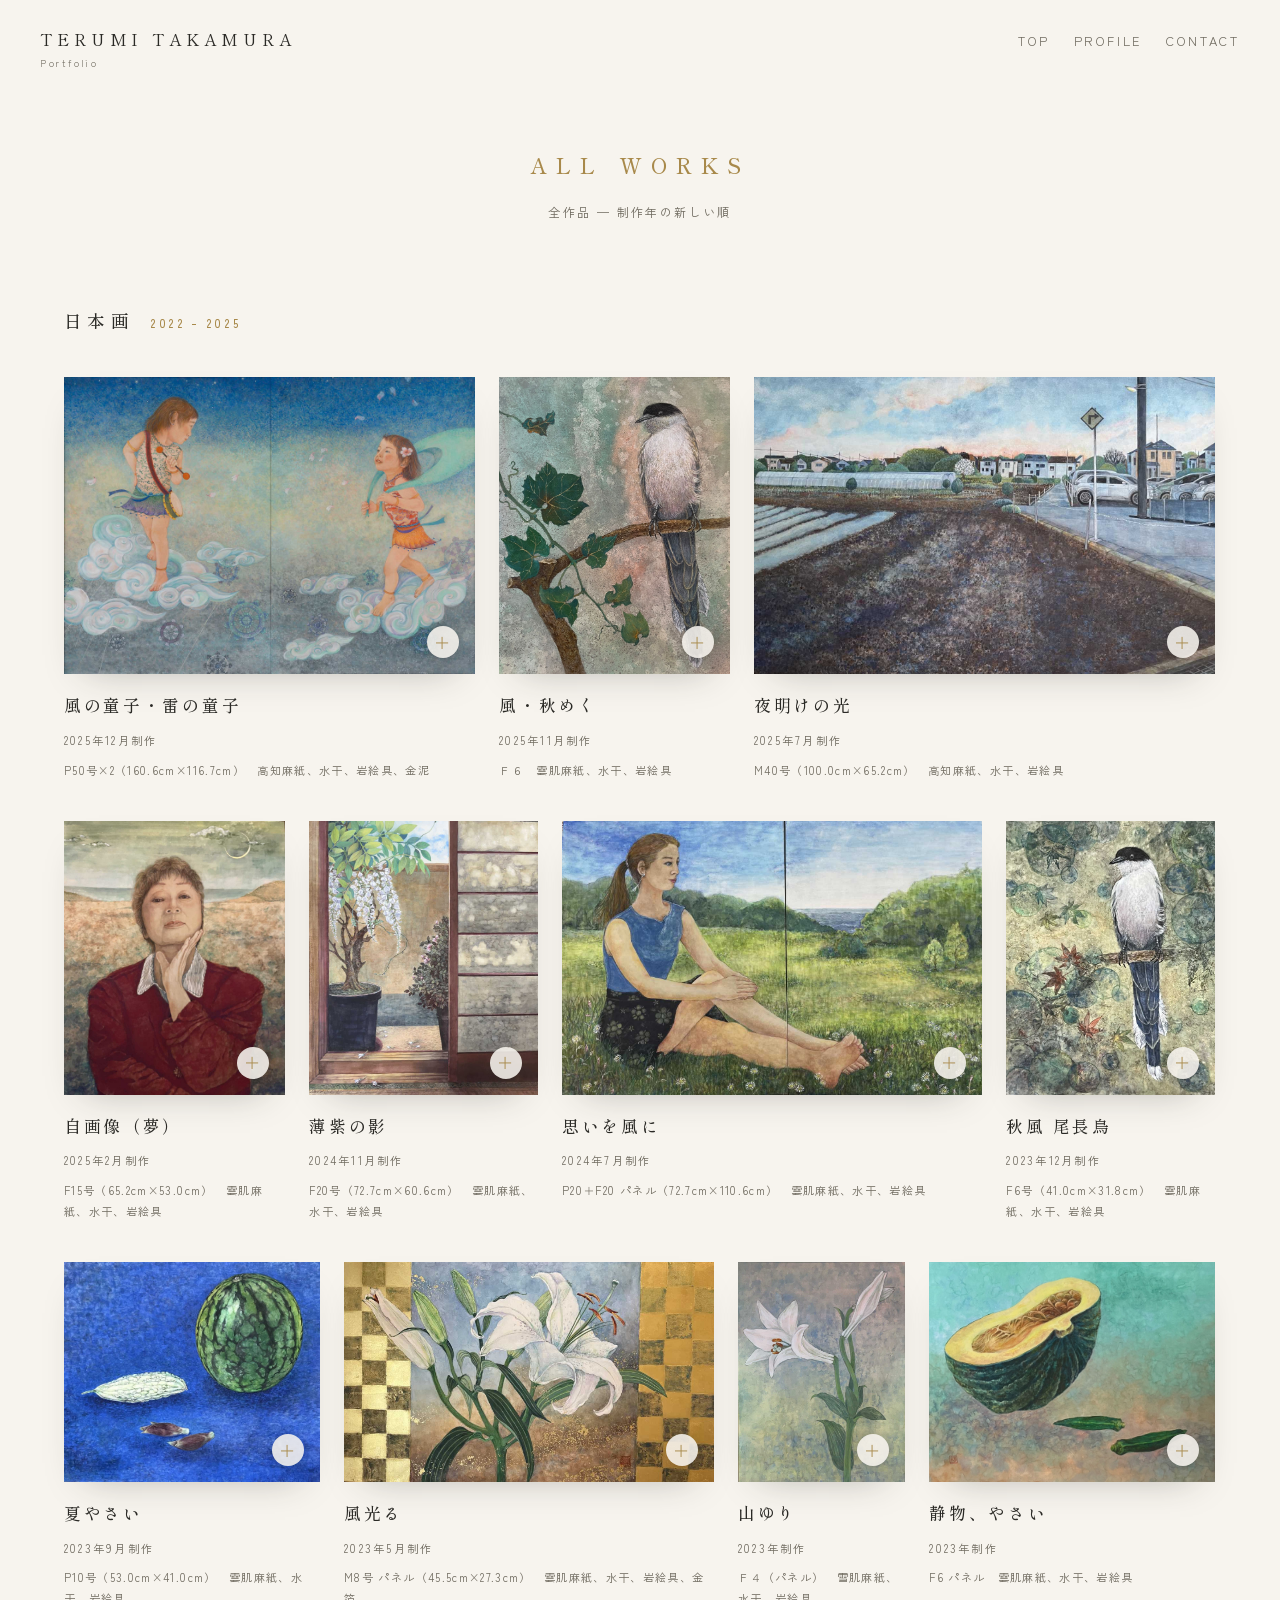
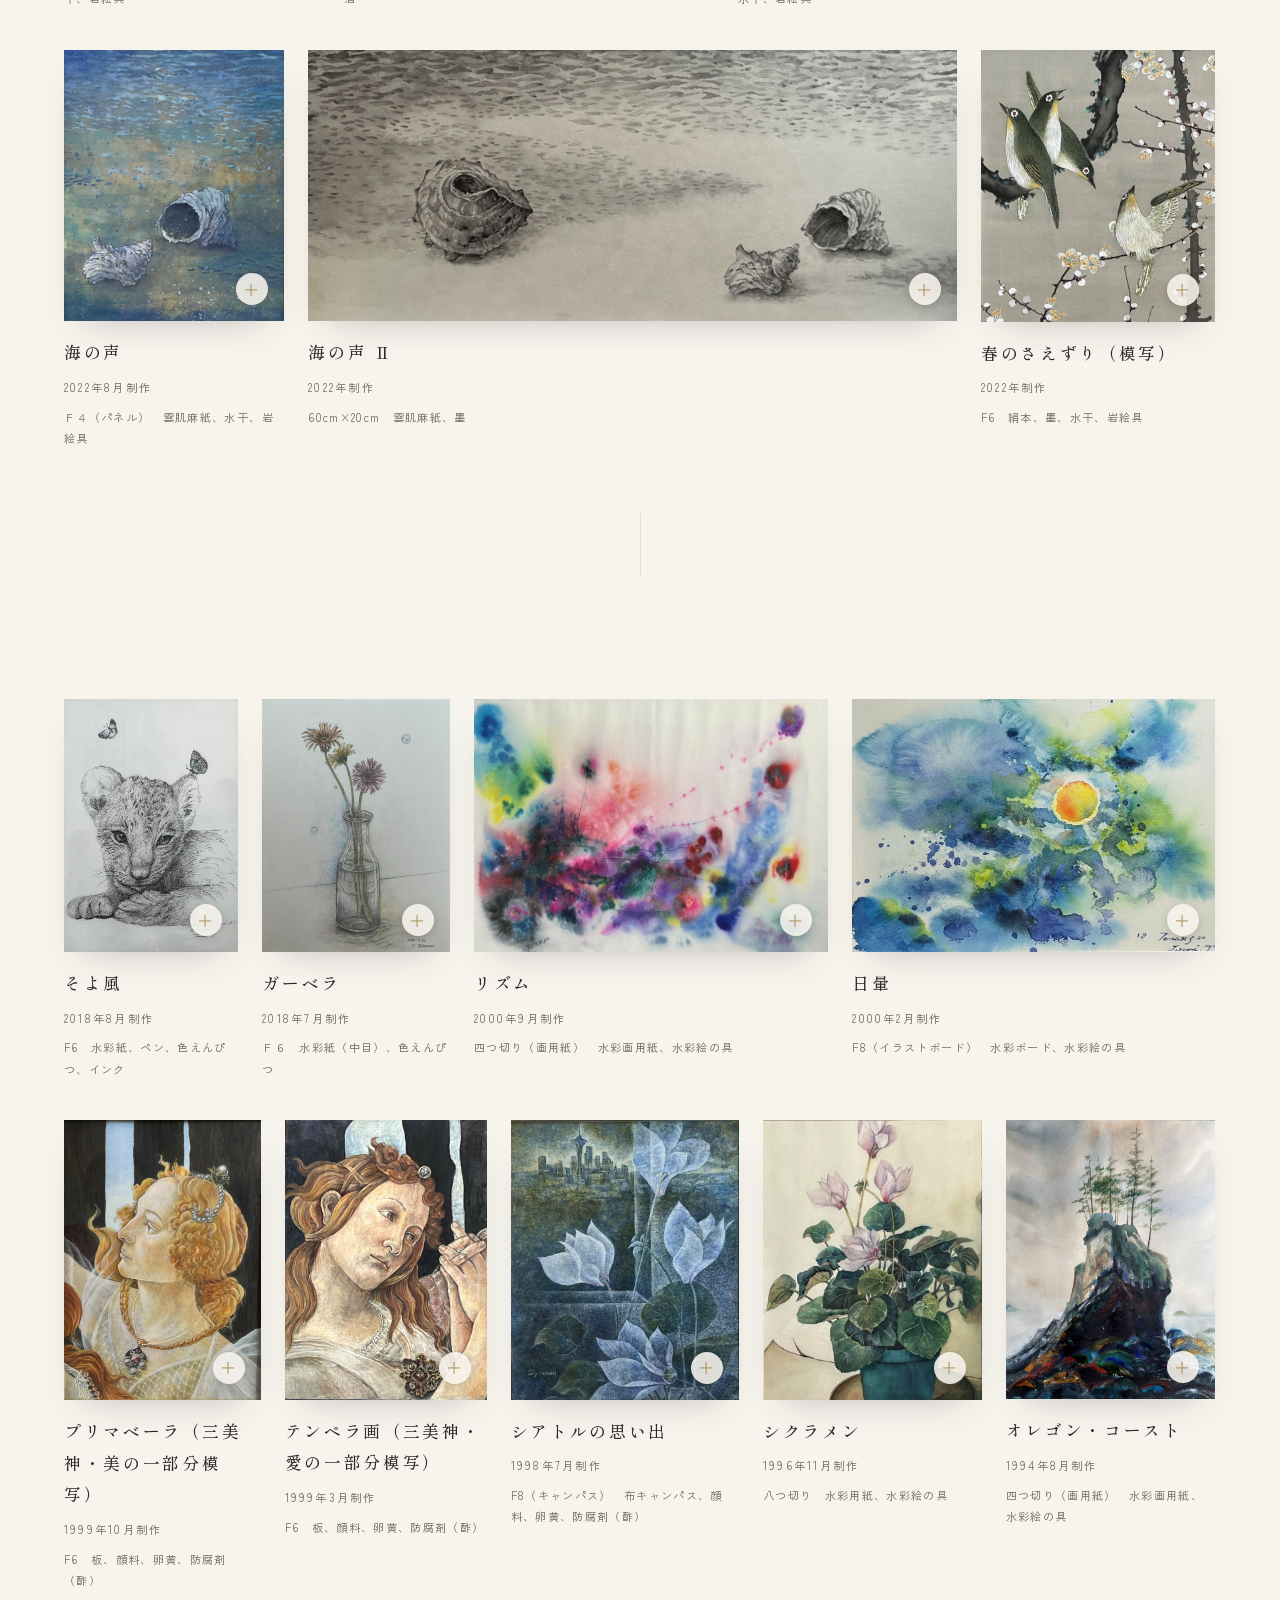
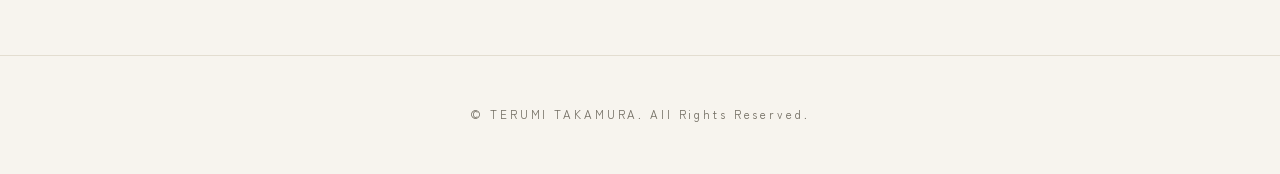
==== works.html @ 4cab2052 "高村輝美 ポートフォリオサイト 公開" ====
<!DOCTYPE html>
<html lang="ja">
<head>
<meta charset="UTF-8">
<meta name="viewport" content="width=device-width, initial-scale=1.0">
<title>全作品 | 高村輝美 — 日本画</title>
<meta name="description" content="日本画家・高村輝美の全作品一覧。日本画から、渡米時代の水彩・テンペラまで。">
<link rel="preconnect" href="https://fonts.googleapis.com">
<link href="https://fonts.googleapis.com/css2?family=Shippori+Mincho:wght@400;500;600&family=Zen+Kaku+Gothic+New:wght@300;400;500&display=swap" rel="stylesheet">
<link rel="stylesheet" href="assets/style.css">
</head>
<body>

<header id="hd">
  <div class="brand"><a href="index.html">TERUMI TAKAMURA<small>Portfolio</small></a></div>
  <nav id="nav">
    <a href="index.html">TOP</a>
    <a href="index.html#profile">PROFILE</a>
    <a href="index.html#contact">CONTACT</a>
  </nav>
  <button id="menu-btn" class="menu-btn" aria-label="メニューを開く" aria-expanded="false" aria-controls="nav">
    <span></span><span></span><span></span>
  </button>
</header>

<main class="page-works">
  <div class="works-head reveal">
    <h2 class="label">ALL WORKS</h2>
    <div class="lead">全作品 — 制作年の新しい順</div>
  </div>

  <section class="group">
    <h3 class="group-label reveal">日本画<small>2022 – 2025</small></h3>
    <div class="grid" id="grid-nihonga"></div>
  </section>

  <hr class="sep">

  <section class="group">
    <h3 class="group-label reveal">水彩・テンペラの時代<small>1994 – 2018</small></h3>
    <div class="grid" id="grid-early"></div>
  </section>
</main>

<footer>© TERUMI TAKAMURA. All Rights Reserved.</footer>

<dialog id="lb">
  <div class="lb">
    <div class="img-area"><img id="lb-img" alt=""></div>
    <aside>
      <h3 id="lb-title"></h3>
      <div class="subtitle" id="lb-sub"></div>
      <div class="year" id="lb-year"></div>
      <p id="lb-cap"></p>
    </aside>
  </div>
  <button class="lb-close" id="lb-close">CLOSE ✕</button>
  <div class="lb-nav">
    <button id="lb-prev" aria-label="前の作品">←</button>
    <button id="lb-next" aria-label="次の作品">→</button>
    <span class="lb-count" id="lb-count"></span>
  </div>
</dialog>

<script src="assets/site.js"></script>
<script>
fetch('works.json').then(r=>r.json()).then(data=>{
  const all = data.works;
  const yearOf = w => parseInt(w.year) || 0;
  const nihonga = all.filter(w=>yearOf(w)>=2021);
  const early   = all.filter(w=>yearOf(w)<2021);

  const g1=document.getElementById('grid-nihonga');
  const g2=document.getElementById('grid-early');
  // ライトボックスの前後送りは全作品を通しで循環
  Site.buildGrid(g1, nihonga, all);
  Site.buildGrid(g2, early, all);
  Site.layoutGrid(g1, nihonga);
  Site.layoutGrid(g2, early);
  Site.autoRelayout([[g1, nihonga],[g2, early]]);
  Site.reveal();
});

Site.initLightbox();
Site.chrome();
</script>
</body>
</html>
---- assets/style.css ----
/* ============================================================
   高村輝美 ポートフォリオ 共通スタイル
   ルール：余白は必ず8の倍数（--s1〜--s15 のトークンを使う）
   ============================================================ */
:root{
  --bg:#f7f4ee; --ink:#2b2a26; --sub:#6f6a5f; --gold:#a8894a; --line:#e3ddd0;
  --serif:'Shippori Mincho',serif; --sans:'Zen Kaku Gothic New',sans-serif;
  /* 8ptスペーシングスケール */
  --s1:8px; --s2:16px; --s3:24px; --s4:32px; --s5:40px; --s6:48px;
  --s8:64px; --s10:80px; --s12:96px; --s15:120px;
}
*{margin:0;padding:0;box-sizing:border-box}
html{scroll-behavior:smooth}
body{background:var(--bg);color:var(--ink);font-family:var(--serif);line-height:1.9;letter-spacing:.06em}
section{scroll-margin-top:80px}
img{user-select:none}

/* ===== header ===== */
header{position:fixed;top:0;left:0;right:0;z-index:20;display:flex;justify-content:space-between;align-items:baseline;padding:var(--s3) var(--s5);transition:background .4s,box-shadow .4s}
header.scrolled{background:rgba(247,244,238,.92);backdrop-filter:blur(8px);box-shadow:0 1px 0 var(--line)}
.brand{font-size:1.02rem;letter-spacing:.3em;white-space:nowrap}
.brand a{color:inherit;text-decoration:none}
.brand small{display:block;font-family:var(--sans);font-size:.58rem;letter-spacing:.28em;color:var(--sub)}
nav{display:flex;gap:var(--s3)}
nav a{font-family:var(--sans);font-size:.8rem;letter-spacing:.22em;color:var(--sub);text-decoration:none;padding-bottom:8px;border-bottom:1px solid transparent;transition:color .3s,border-color .3s}
nav a:hover{color:var(--gold)}
nav a.active{color:var(--ink);border-color:var(--gold)}

/* ===== hamburger menu（モバイル） ===== */
.menu-btn{display:none;background:none;border:0;width:40px;height:40px;padding:0;cursor:pointer;position:relative;z-index:21}
.menu-btn span{position:absolute;left:6px;right:6px;height:1px;background:var(--ink);transition:transform .35s cubic-bezier(.22,.61,.36,1),opacity .25s}
.menu-btn span:nth-child(1){top:15px}
.menu-btn span:nth-child(2){top:20px}
.menu-btn span:nth-child(3){top:25px}
.menu-btn.open span:nth-child(1){transform:translateY(5px) rotate(45deg)}
.menu-btn.open span:nth-child(2){opacity:0}
.menu-btn.open span:nth-child(3){transform:translateY(-5px) rotate(-45deg)}

/* ===== hero ===== */
.hero{min-height:100vh;display:grid;grid-template-columns:1fr auto;gap:var(--s6);align-items:center;padding:112px clamp(24px,6vw,80px) var(--s12);position:relative}
.hero img{width:100%;max-height:68vh;object-fit:contain;box-shadow:0 30px 60px -30px rgba(43,42,38,.35)}
.hero-title{writing-mode:vertical-rl;height:auto;max-height:68vh;display:flex;flex-direction:column;align-items:flex-start;gap:var(--s4)}
.hero-title .title-main{font-size:clamp(1.5rem,2.6vw,2.25rem);font-weight:500;letter-spacing:.3em;line-height:1.6}
.hero-title .award{font-size:.75rem;color:var(--gold);letter-spacing:.3em;line-height:2.2}
.scroll-hint{position:absolute;bottom:var(--s3);left:50%;transform:translateX(-50%);font-family:var(--sans);font-size:.7rem;letter-spacing:.4em;color:var(--sub)}
.scroll-hint::after{content:"";display:block;width:1px;height:var(--s6);background:var(--sub);margin:var(--s1) auto 0;animation:drop 2.2s infinite}
@keyframes drop{0%{transform:scaleY(0);transform-origin:top}45%{transform:scaleY(1);transform-origin:top}55%{transform:scaleY(1);transform-origin:bottom}100%{transform:scaleY(0);transform-origin:bottom}}

/* ===== statement ===== */
.statement{max-width:680px;margin:0 auto;padding:var(--s15) var(--s3)}
h2.label{font-family:var(--serif);font-size:1.35rem;color:var(--gold);letter-spacing:.42em;margin-bottom:var(--s6);font-weight:500}
.statement p{font-size:1rem;color:#454138;text-align:justify;margin-bottom:var(--s3)}
#stmt-more{display:none}
#stmt-more.open{display:block}
.more-btn{display:inline-block;background:none;border:1px solid var(--line);color:var(--sub);font-family:var(--sans);font-size:.75rem;letter-spacing:.3em;padding:var(--s2) var(--s5);cursor:pointer;transition:border-color .3s,color .3s}
.more-btn:hover{border-color:var(--gold);color:var(--gold)}
hr.sep{border:0;width:1px;height:var(--s8);background:var(--line);margin:0 auto}

/* ===== works ===== */
.works{max-width:1280px;margin:0 auto;padding:var(--s12) clamp(24px,5vw,80px)}
.works h2.label{text-align:center}
.grid{display:flex;flex-wrap:wrap;gap:var(--s5) var(--s3)}
.card{cursor:zoom-in;width:100%}
.card .frame{position:relative;overflow:hidden;background:#efeadf;box-shadow:0 16px 36px -22px rgba(43,42,38,.35)}
.card img{width:100%;height:auto;display:block;transition:transform .9s cubic-bezier(.22,.61,.36,1)}
.card:hover img{transform:scale(1.035)}
/* クリックできることを示す「＋」バッジ */
.frame::after{content:"＋";position:absolute;right:var(--s2);bottom:var(--s2);width:var(--s4);height:var(--s4);border-radius:50%;background:rgba(247,244,238,.88);color:var(--gold);font-family:var(--sans);font-size:1.05rem;display:flex;align-items:center;justify-content:center;line-height:1;box-shadow:0 2px 8px rgba(43,42,38,.22);transition:background .3s,color .3s,transform .3s}
.card:hover .frame::after{background:var(--gold);color:#fff;transform:scale(1.1)}
.card .info{padding:var(--s2) 0 0}
.card .info h3{font-size:1.05rem;font-weight:500;letter-spacing:.16em}
.card .info .year{font-family:var(--sans);font-size:.7rem;color:var(--sub);letter-spacing:.2em;margin-top:8px}
.card .info .spec{font-family:var(--sans);font-size:.7rem;color:var(--sub);letter-spacing:.12em;line-height:1.9;margin-top:8px}

/* ALL WORKS ボタン */
.all-works{display:flex;justify-content:center;margin-top:var(--s8)}
.all-works a{display:inline-block;font-family:var(--sans);font-size:.85rem;letter-spacing:.24em;color:var(--ink);text-decoration:none;border:1px solid var(--ink);padding:var(--s2) var(--s6);transition:background .3s,color .3s}
.all-works a:hover{background:var(--ink);color:var(--bg)}

/* ===== 全作品ページ ===== */
.page-works{padding-top:144px}
.works-head{text-align:center;margin-bottom:var(--s4)}
.works-head h2.label{margin-bottom:var(--s2)}
.works-head .lead{font-family:var(--sans);font-size:.75rem;letter-spacing:.2em;color:var(--sub)}
.group{max-width:1280px;margin:0 auto;padding:var(--s6) clamp(24px,5vw,80px) var(--s8)}
h3.group-label{font-family:var(--serif);font-size:1.1rem;font-weight:500;letter-spacing:.3em;margin-bottom:var(--s5)}
h3.group-label small{font-family:var(--sans);font-size:.7rem;color:var(--gold);letter-spacing:.24em;margin-left:var(--s2)}

/* ===== lightbox ===== */
dialog{border:0;background:rgba(24,23,20,.97);width:100vw;height:100vh;max-width:100vw;max-height:100vh;padding:0}
.lb{display:grid;grid-template-columns:1fr 350px;height:100vh}
.lb .img-area{display:flex;align-items:center;justify-content:center;padding:5vh 3vw;min-width:0}
.lb .img-area img{max-width:100%;max-height:88vh;object-fit:contain;box-shadow:0 40px 90px -40px #000}
.lb aside{background:#221f1b;color:#e9e4d8;padding:var(--s10) var(--s5) var(--s12);overflow-y:auto}
.lb aside h3{font-size:1.4rem;font-weight:500;letter-spacing:.2em}
.lb aside .subtitle{font-size:.85rem;color:#bdb7a9;letter-spacing:.14em;margin-top:8px}
.lb aside .subtitle:empty{display:none}
.lb aside .year{font-family:var(--sans);font-size:.72rem;color:#c9a45c;letter-spacing:.24em;margin:var(--s2) 0 var(--s4);line-height:2}
.lb aside p{font-size:.88rem;line-height:2.2;color:#bdb7a9;text-align:justify}
.lb-close{position:fixed;top:var(--s3);right:var(--s4);background:none;border:0;color:#e9e4d8;font-family:var(--sans);font-size:.75rem;letter-spacing:.3em;cursor:pointer;z-index:2}
.lb-close:hover{color:#c9a45c}
.lb-nav{position:fixed;bottom:var(--s3);left:var(--s4);display:flex;gap:var(--s2);align-items:center}
.lb-nav button{background:none;border:1px solid #4a463e;color:#e9e4d8;width:var(--s6);height:var(--s6);border-radius:50%;cursor:pointer;font-size:1rem;transition:border-color .3s}
.lb-nav button:hover{border-color:#c9a45c}
.lb-count{font-family:var(--sans);font-size:.7rem;letter-spacing:.24em;color:#8d877b}

/* ===== profile ===== */
.profile{max-width:920px;margin:0 auto;padding:var(--s12) var(--s3)}
.profile h2.label{text-align:center}
.profile-inner{display:grid;grid-template-columns:1fr;gap:var(--s8)}
.portrait-photo{margin:0}
.portrait-photo img{width:100%;height:auto;display:block;box-shadow:0 24px 48px -28px rgba(43,42,38,.35)}
.portrait-photo figcaption{font-family:var(--sans);font-size:.7rem;letter-spacing:.28em;color:var(--sub);margin-top:var(--s2);text-align:right}
.profile .name{font-size:1.8rem;font-weight:500;letter-spacing:.34em;margin-bottom:8px}
.profile .romaji{font-family:var(--sans);font-size:.72rem;letter-spacing:.34em;color:var(--sub);margin-bottom:var(--s4)}
.profile .bio-lead{font-size:.95rem;color:#454138;margin-bottom:var(--s5)}
.profile dl{display:grid;grid-template-columns:9em 1fr;row-gap:var(--s2);font-size:1rem}
.profile dt{color:var(--gold);letter-spacing:.2em}
.profile dd{color:#454138}
.profile .note{margin-top:var(--s5);font-family:var(--sans);font-size:.75rem;color:var(--sub);letter-spacing:.12em;line-height:2.2}

/* ===== contact ===== */
.contact{max-width:640px;margin:0 auto;padding:var(--s12) var(--s3) 128px;text-align:center}
.contact p{font-size:1rem;color:#454138;margin-bottom:var(--s6)}
.contact .mail{display:inline-block;font-family:var(--sans);font-size:.85rem;letter-spacing:.24em;color:var(--ink);text-decoration:none;border:1px solid var(--ink);padding:var(--s2) var(--s6);transition:background .3s,color .3s}
.contact .mail:hover{background:var(--ink);color:var(--bg)}

footer{border-top:1px solid var(--line);padding:var(--s6) var(--s5);text-align:center;font-family:var(--sans);font-size:.72rem;letter-spacing:.25em;color:var(--sub)}

/* ===== reveal ===== */
.reveal{opacity:0;transform:translateY(32px);transition:opacity 1.1s cubic-bezier(.22,.61,.36,1),transform 1.1s cubic-bezier(.22,.61,.36,1)}
.reveal.on{opacity:1;transform:none}

/* ===== responsive ===== */
/* モバイルのライトボックス：詳細を消さず、画像の下に縦積みで表示 */
@media (max-width:860px){
  dialog{overflow-y:auto}
  .lb{display:block;height:auto;min-height:100vh}
  .lb .img-area{padding:72px var(--s2) var(--s2)}
  .lb .img-area img{max-height:56vh;margin:0 auto;display:block}
  .lb aside{padding:var(--s4) var(--s3) 136px}
  .lb-nav button{background:rgba(24,23,20,.78)}
  .lb-count{background:rgba(24,23,20,.78);padding:var(--s1);border-radius:var(--s3)}
}
@media (max-width:760px){
  .hero{grid-template-columns:1fr;padding-top:96px}
  .hero-title{writing-mode:horizontal-tb;height:auto;max-height:none}
  .profile-inner{gap:40px}
  .profile .name,.profile .romaji{text-align:center}
  .profile dl{grid-template-columns:1fr;row-gap:.2em}
  .profile dt{margin-top:1.2em}
}
@media (max-width:700px){
  header{padding:var(--s2) var(--s3);align-items:center}
  .brand{font-size:.9rem}
  .brand small{display:none}
  .menu-btn{display:block}
  nav#nav{
    position:fixed;inset:0;
    display:flex;flex-direction:column;align-items:center;justify-content:center;gap:var(--s6);
    background:var(--bg);
    transform:translateY(-100%);opacity:0;visibility:hidden;
    transition:transform .45s cubic-bezier(.22,.61,.36,1),opacity .35s,visibility 0s .45s;
  }
  nav#nav.open{transform:translateY(0);opacity:1;visibility:visible;transition:transform .45s cubic-bezier(.22,.61,.36,1),opacity .35s,visibility 0s}
  nav#nav a{font-size:1.1rem;letter-spacing:.3em;padding-bottom:0;border-bottom:0}
  h2.label{font-size:1.15rem}
  .page-works{padding-top:112px}
}
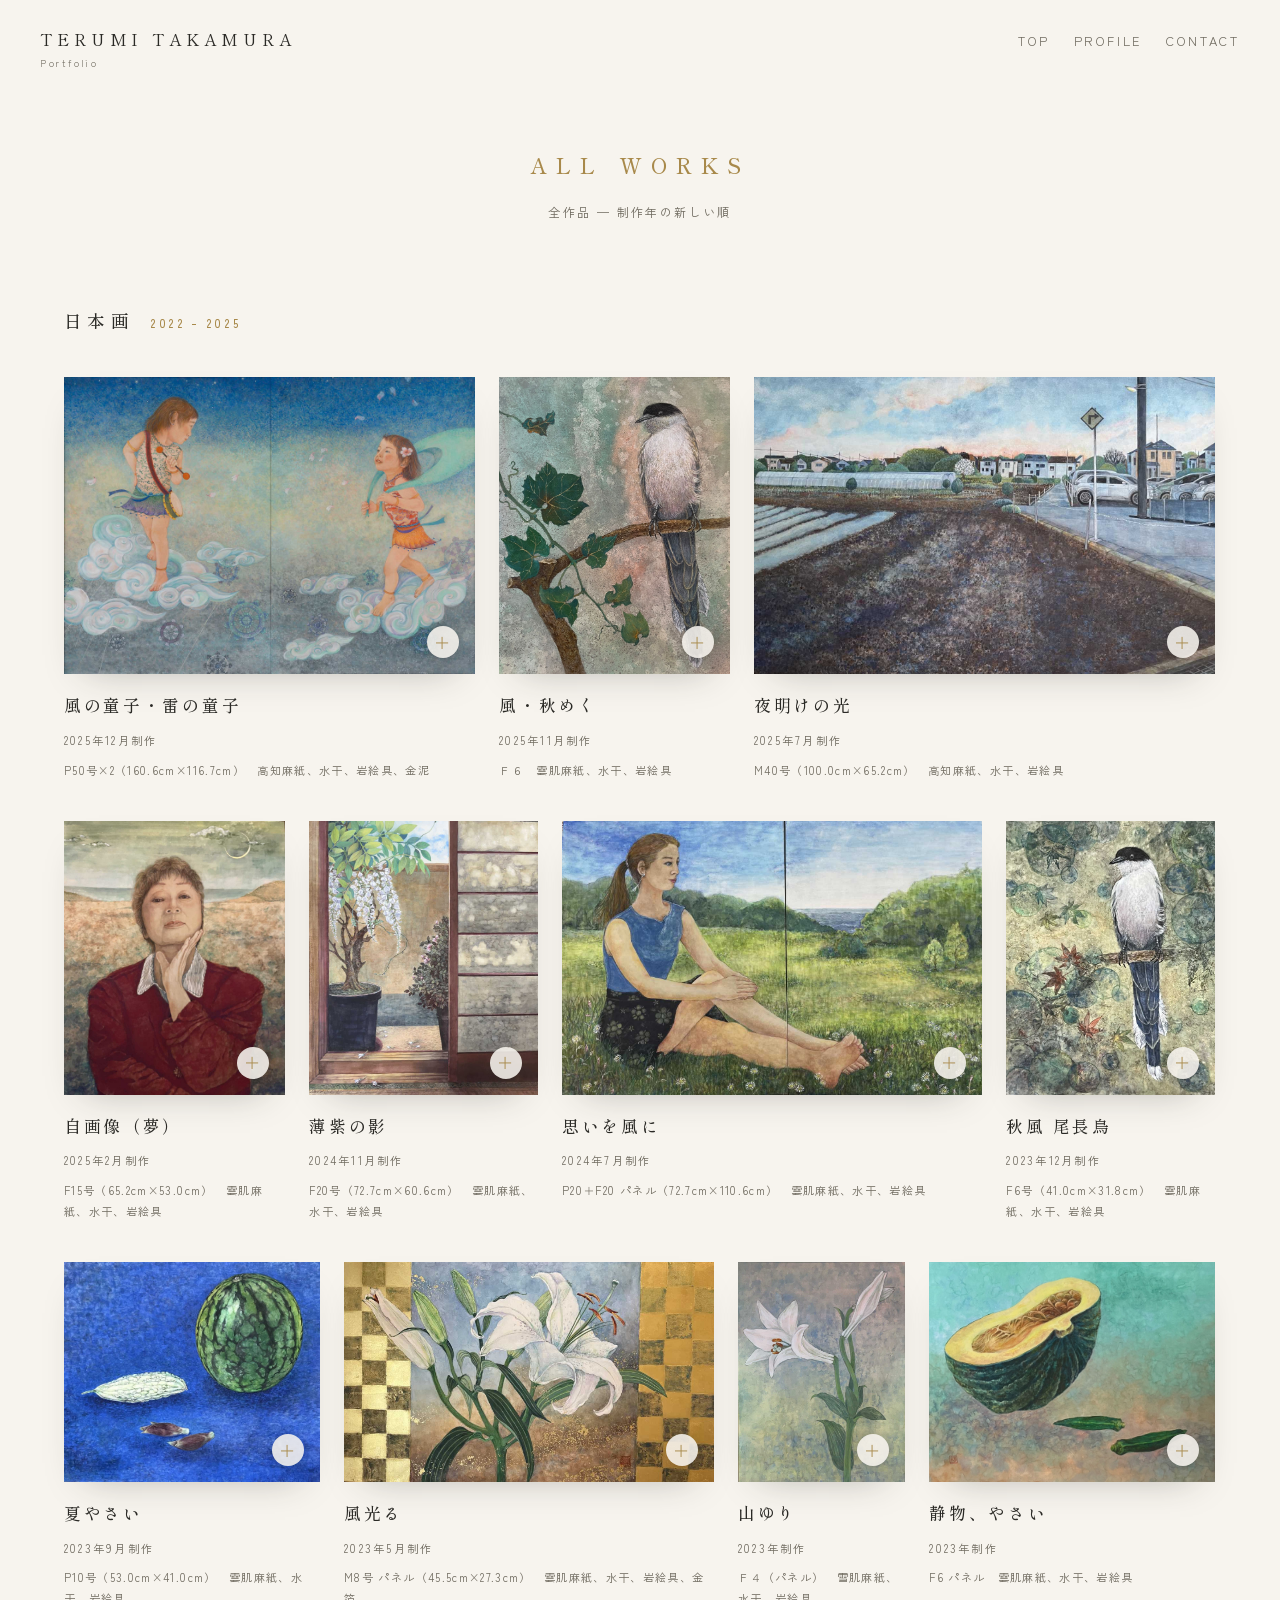
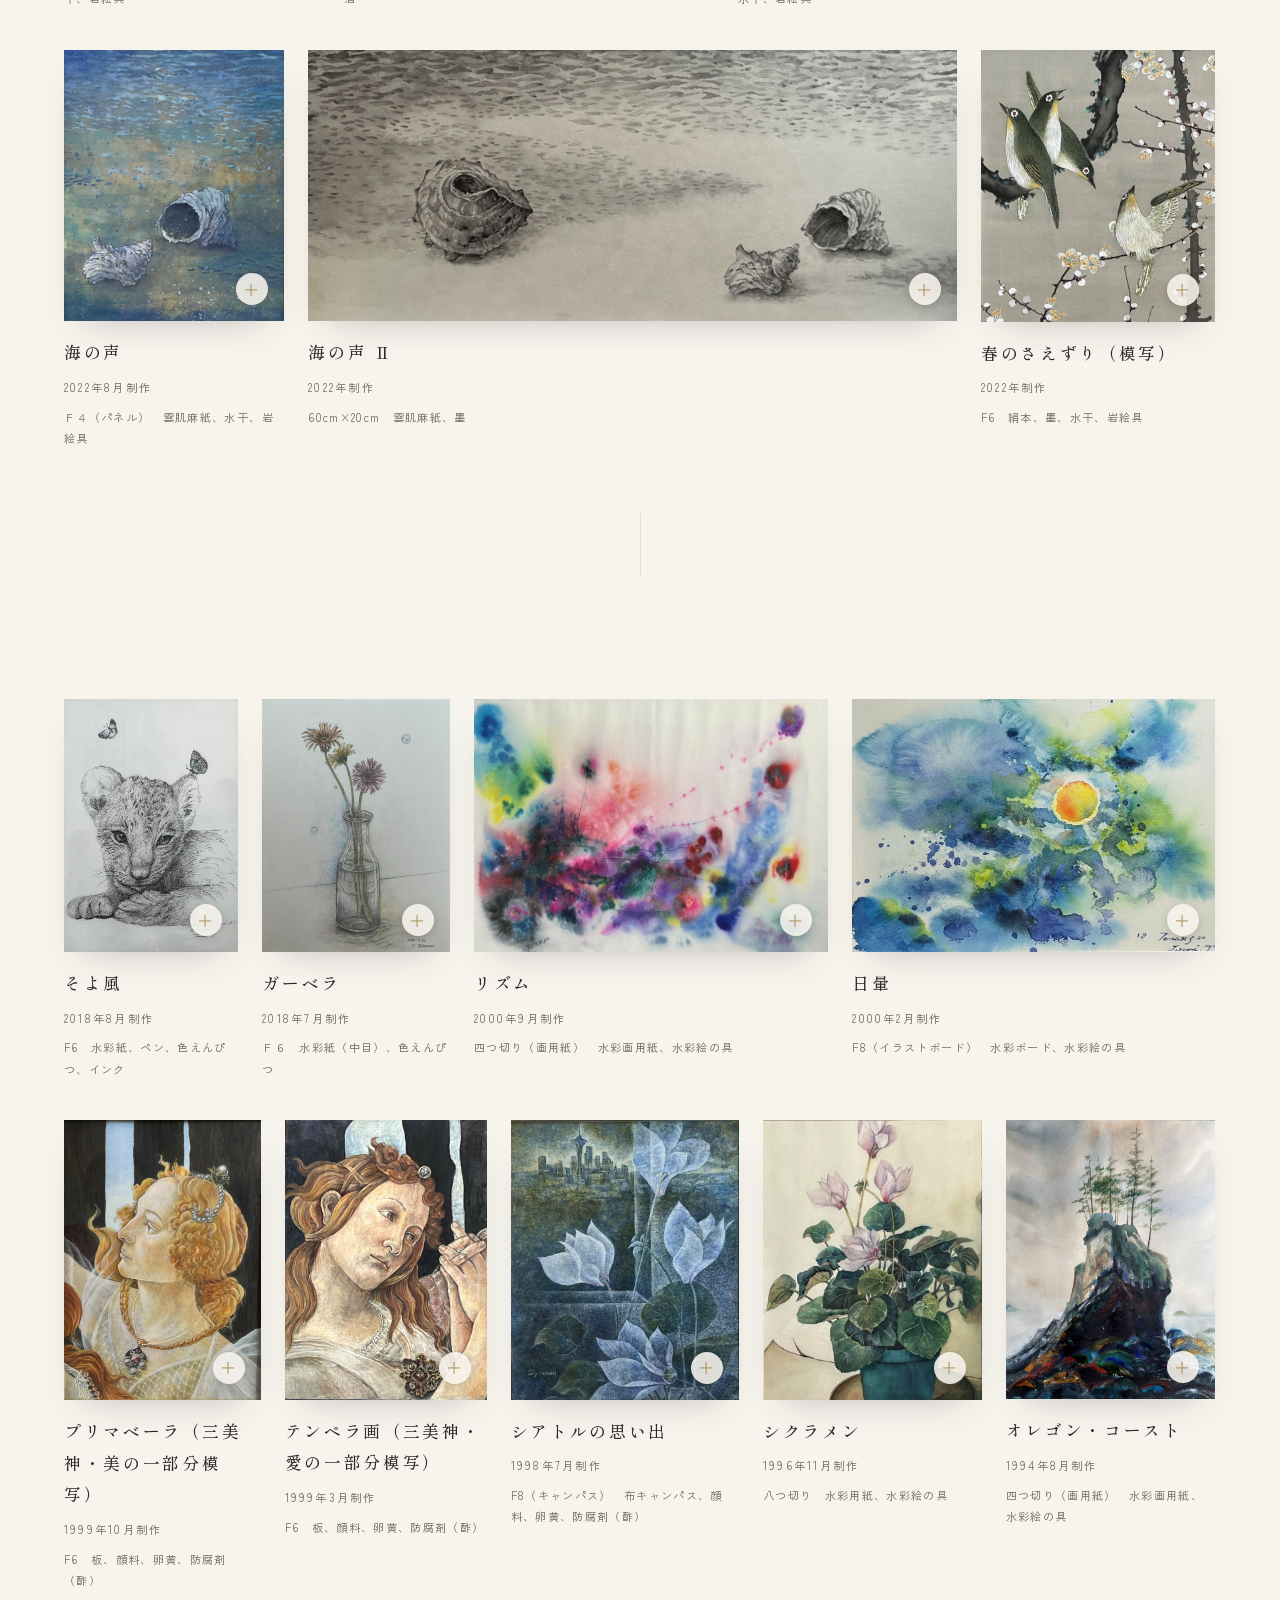
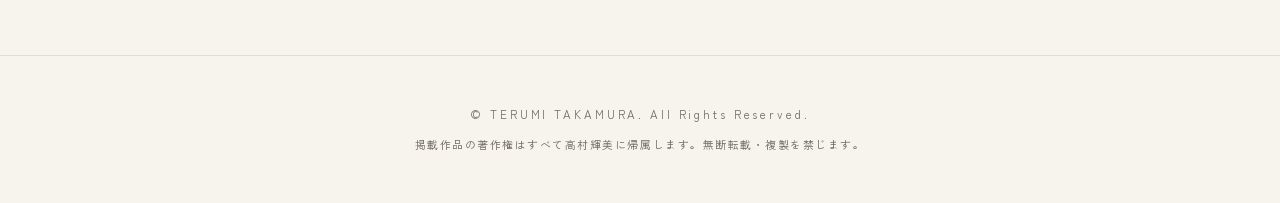
==== commit bad82cf7: "作品画像の保存抑止と著作権表記を追加 - 画像上の右クリック保存・ドラッグ保存・iOS長押し保存を無効化   （ページ全体の右クリックは妨げない。スクリーンショット等まで   防ぐことは原理的に不可能" ====
--- a/works.html
+++ b/works.html
@@ -42,7 +42,7 @@
   </section>
 </main>
 
-<footer>© TERUMI TAKAMURA. All Rights Reserved.</footer>
+<footer>© TERUMI TAKAMURA. All Rights Reserved.<span class="copyright-note">掲載作品の著作権はすべて高村輝美に帰属します。無断転載・複製を禁じます。</span></footer>
 
 <dialog id="lb">
   <div class="lb">
--- a/assets/style.css
+++ b/assets/style.css
@@ -13,7 +13,10 @@
 html{scroll-behavior:smooth}
 body{background:var(--bg);color:var(--ink);font-family:var(--serif);line-height:1.9;letter-spacing:.06em}
 section{scroll-margin-top:80px}
-img{user-select:none}
+/* 画像の保存抑止：ドラッグ保存・iOS長押し保存を無効化（完全防止ではなく抑止） */
+img{user-select:none;-webkit-user-drag:none;-webkit-touch-callout:none}
+
+footer .copyright-note{display:block;margin-top:var(--s1);font-size:.68rem;letter-spacing:.14em;color:var(--sub)}
 
 /* ===== header ===== */
 header{position:fixed;top:0;left:0;right:0;z-index:20;display:flex;justify-content:space-between;align-items:baseline;padding:var(--s3) var(--s5);transition:background .4s,box-shadow .4s}
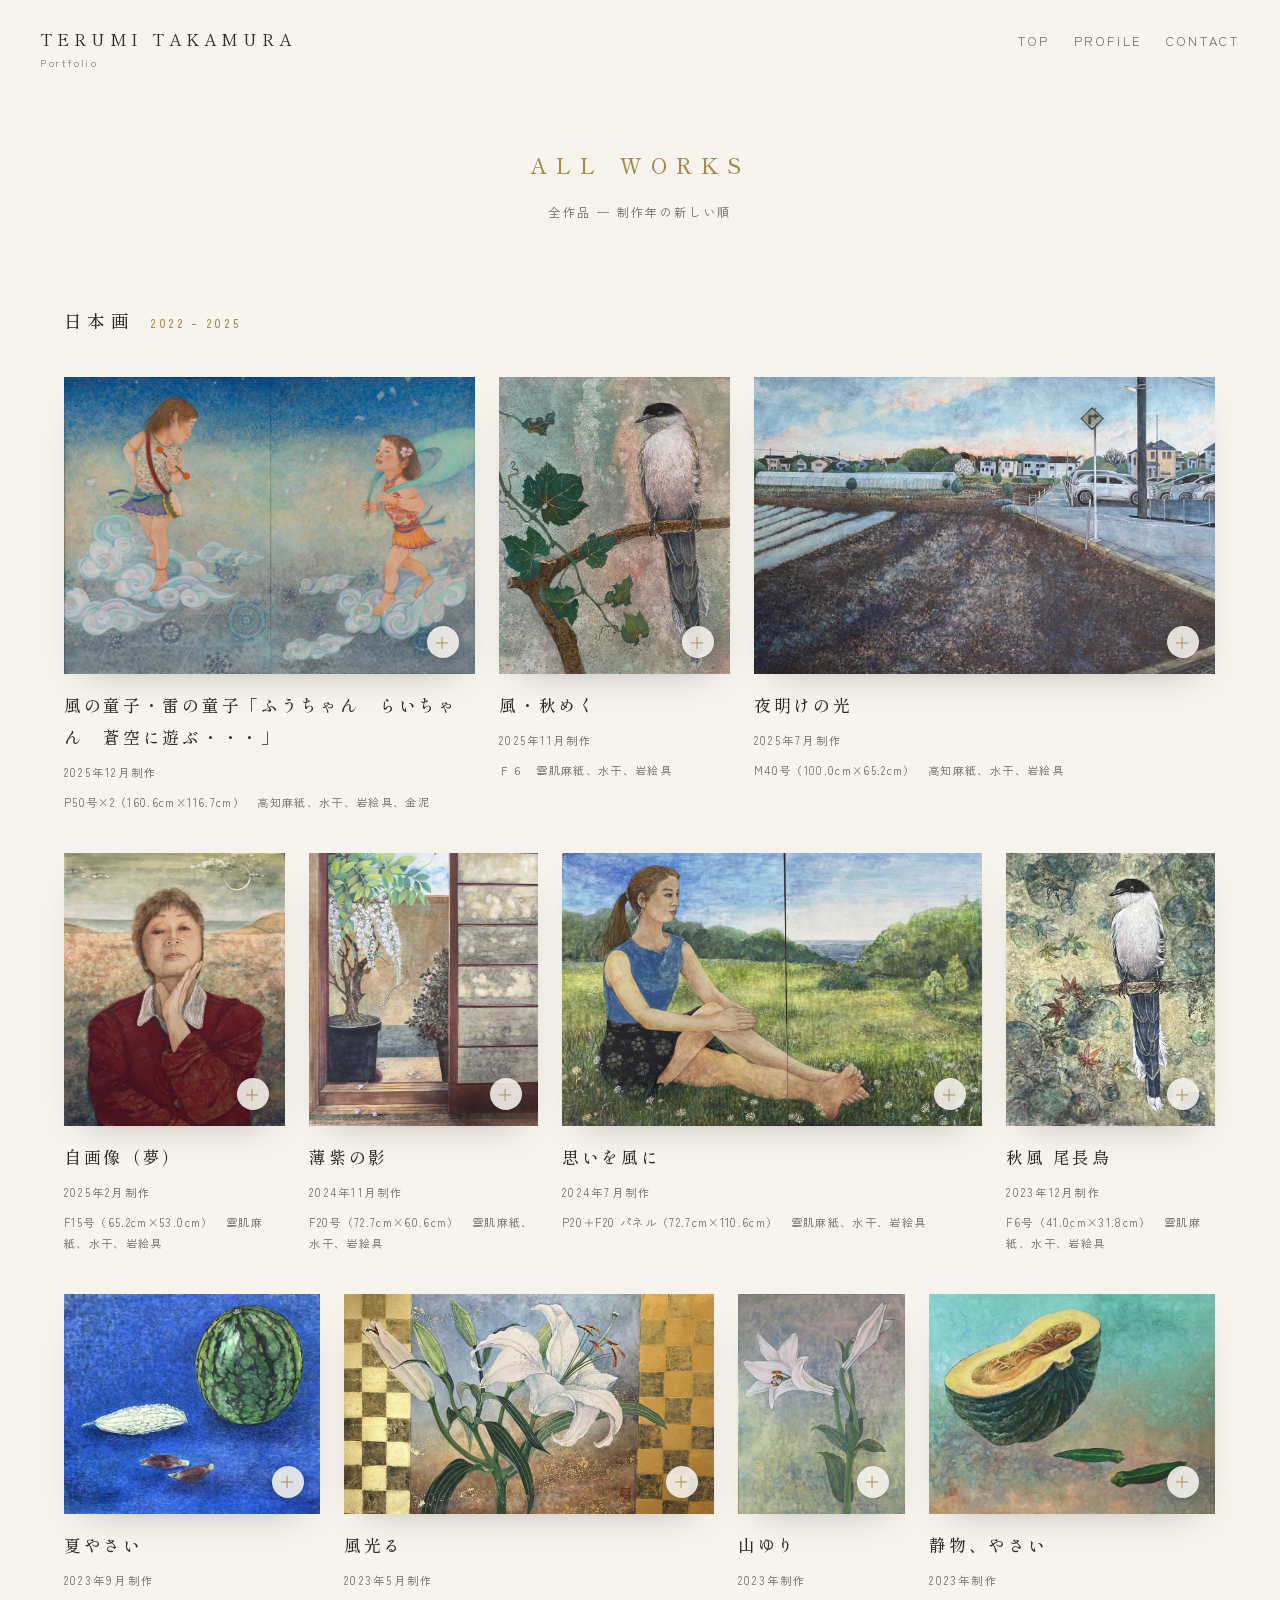
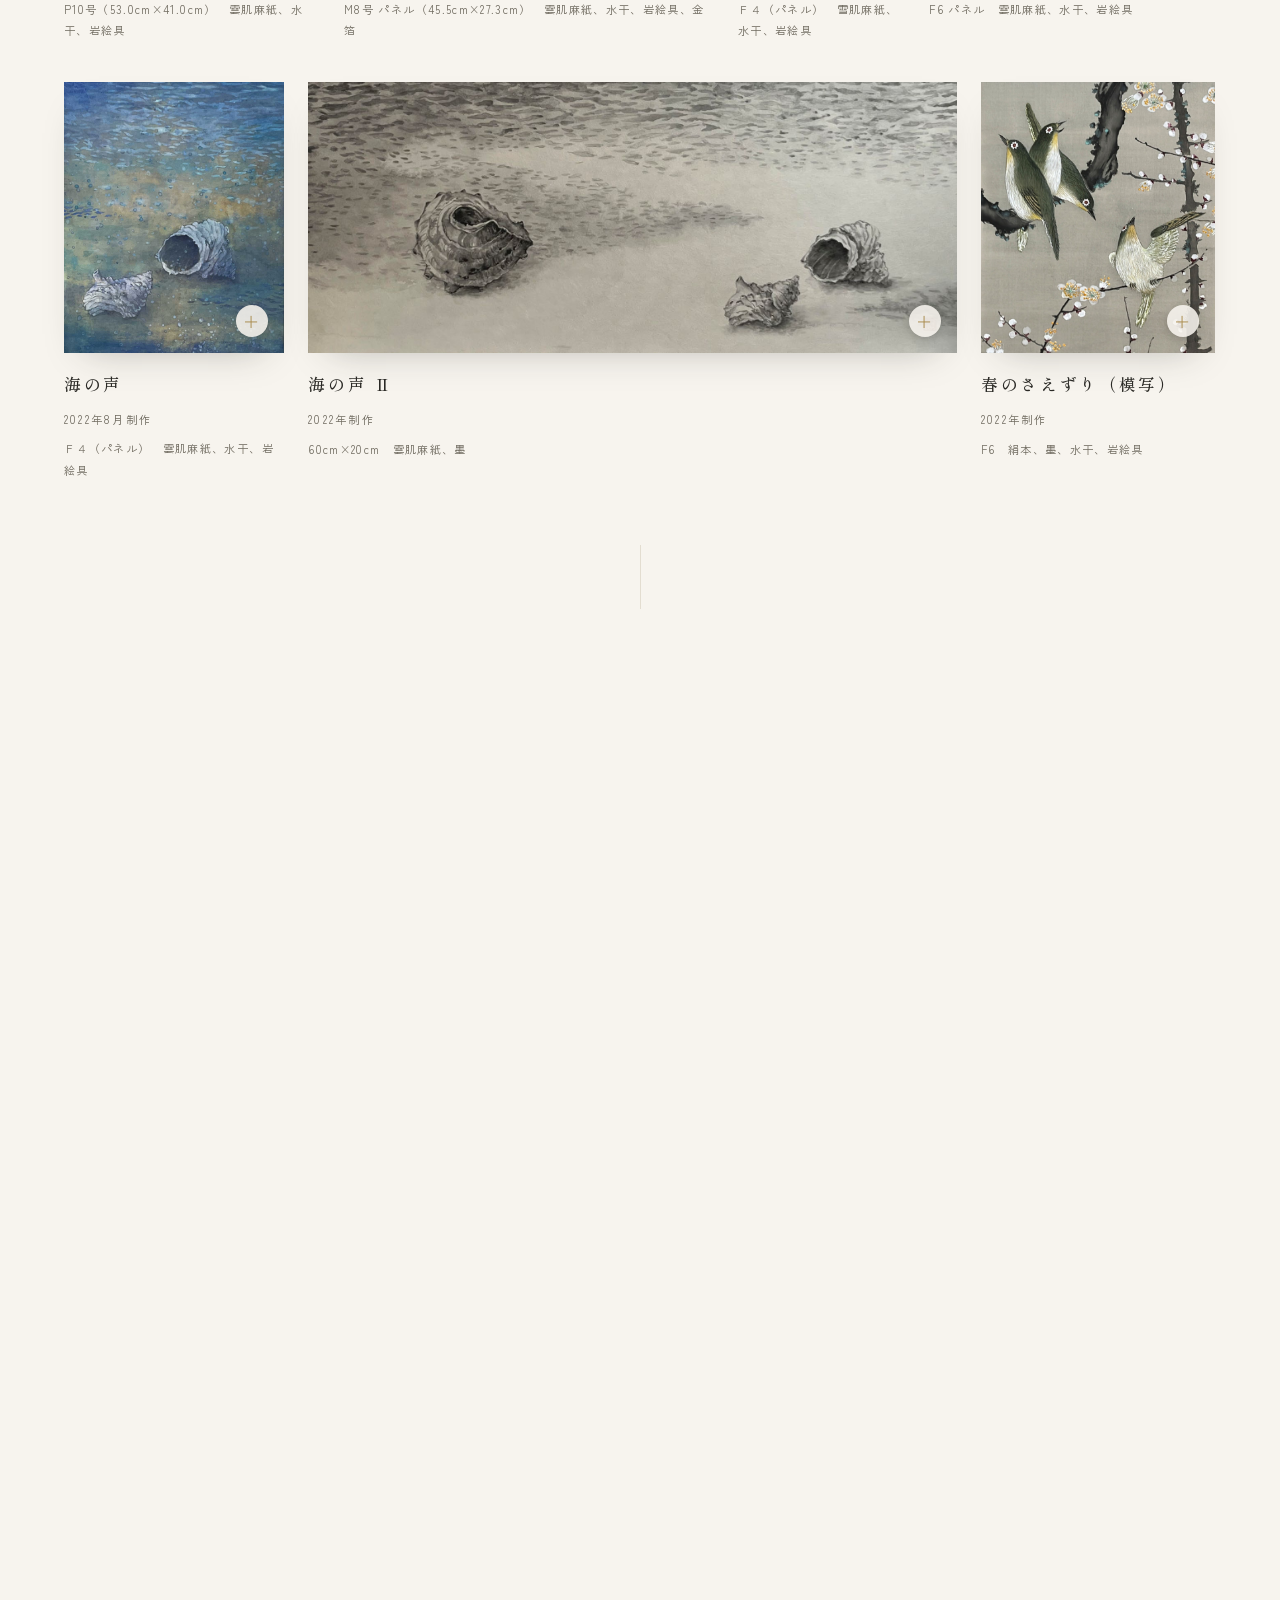
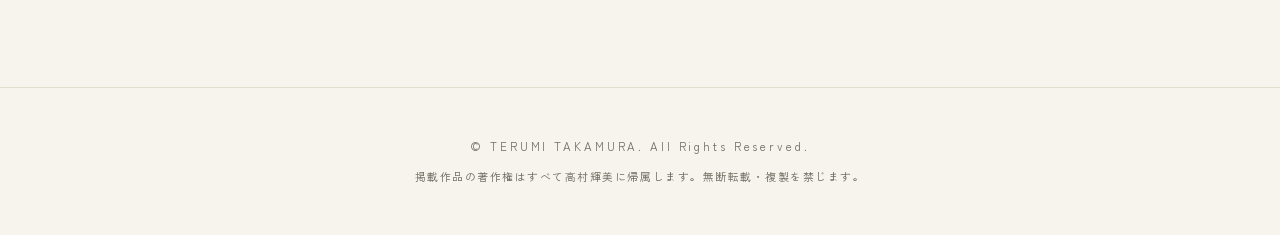
==== commit 3f31f06f: "作品名を正式名「風の童子・雷の童子「ふうちゃん らいちゃん 蒼空に遊ぶ・・・」」にサイト全体で統一" ====
--- a/works.html
+++ b/works.html
@@ -7,6 +7,20 @@
 <meta name="description" content="日本画家・高村輝美の全作品一覧。日本画から、渡米時代の水彩・テンペラまで。">
 <link rel="preconnect" href="https://fonts.googleapis.com">
 <link href="https://fonts.googleapis.com/css2?family=Shippori+Mincho:wght@400;500;600&family=Zen+Kaku+Gothic+New:wght@300;400;500&display=swap" rel="stylesheet">
+<meta name="robots" content="noai, noimageai">
+<link rel="canonical" href="https://takamura-terumi.github.io/works.html">
+<meta property="og:type" content="website">
+<meta property="og:title" content="全作品 | 高村輝美 — 日本画">
+<meta property="og:description" content="日本画家・高村輝美の全作品一覧。日本画から、渡米時代の水彩・テンペラまで。">
+<meta property="og:url" content="https://takamura-terumi.github.io/works.html">
+<meta property="og:image" content="https://takamura-terumi.github.io/assets/og.jpg">
+<meta name="twitter:card" content="summary_large_image">
+<!--JSONLD:START-->
+<script type="application/ld+json">{"@context": "https://schema.org", "@type": "ItemList", "name": "高村輝美 全作品", "itemListElement": [{"@type": "ListItem", "position": 1, "item": {"@type": "VisualArtwork", "name": "風の童子・雷の童子「ふうちゃん　らいちゃん　蒼空に遊ぶ・・・」", "image": "https://takamura-terumi.github.io/assets/works/01_kaze_rai_no_doji.jpg", "dateCreated": "2025年12月", "creator": {"@type": "Person", "name": "高村 輝美"}}}, {"@type": "ListItem", "position": 2, "item": {"@type": "VisualArtwork", "name": "風・秋めく", "image": "https://takamura-terumi.github.io/assets/works/12_kaze_akimeku.jpg", "dateCreated": "2025年11月", "creator": {"@type": "Person", "name": "高村 輝美"}}}, {"@type": "ListItem", "position": 3, "item": {"@type": "VisualArtwork", "name": "夜明けの光", "image": "https://takamura-terumi.github.io/assets/works/08_yoake_no_hikari.jpg", "dateCreated": "2025年7月", "creator": {"@type": "Person", "name": "高村 輝美"}}}, {"@type": "ListItem", "position": 4, "item": {"@type": "VisualArtwork", "name": "自画像（夢）", "image": "https://takamura-terumi.github.io/assets/works/07_jigazou.jpg", "dateCreated": "2025年2月", "creator": {"@type": "Person", "name": "高村 輝美"}}}, {"@type": "ListItem", "position": 5, "item": {"@type": "VisualArtwork", "name": "薄紫の影", "image": "https://takamura-terumi.github.io/assets/works/06_usumurasaki_no_kage.jpg", "dateCreated": "2024年11月", "creator": {"@type": "Person", "name": "高村 輝美"}}}, {"@type": "ListItem", "position": 6, "item": {"@type": "VisualArtwork", "name": "思いを風に", "image": "https://takamura-terumi.github.io/assets/works/05_omoi_wo_kaze_ni.jpeg", "dateCreated": "2024年7月", "creator": {"@type": "Person", "name": "高村 輝美"}}}, {"@type": "ListItem", "position": 7, "item": {"@type": "VisualArtwork", "name": "秋風 尾長鳥", "image": "https://takamura-terumi.github.io/assets/works/04_akikaze_onagadori_2023.jpg", "dateCreated": "2023年12月", "creator": {"@type": "Person", "name": "高村 輝美"}}}, {"@type": "ListItem", "position": 8, "item": {"@type": "VisualArtwork", "name": "夏やさい", "image": "https://takamura-terumi.github.io/assets/works/02_natsu_yasai_2023.jpg", "dateCreated": "2023年9月", "creator": {"@type": "Person", "name": "高村 輝美"}}}, {"@type": "ListItem", "position": 9, "item": {"@type": "VisualArtwork", "name": "風光る", "image": "https://takamura-terumi.github.io/assets/works/03_kaze_hikaru.jpg", "dateCreated": "2023年5月", "creator": {"@type": "Person", "name": "高村 輝美"}}}, {"@type": "ListItem", "position": 10, "item": {"@type": "VisualArtwork", "name": "山ゆり", "image": "https://takamura-terumi.github.io/assets/works/10_yama_yuri.jpg", "dateCreated": "2023年", "creator": {"@type": "Person", "name": "高村 輝美"}}}, {"@type": "ListItem", "position": 11, "item": {"@type": "VisualArtwork", "name": "静物、やさい", "image": "https://takamura-terumi.github.io/assets/works/16_seibutsu_yasai.jpg", "dateCreated": "2023年", "creator": {"@type": "Person", "name": "高村 輝美"}}}, {"@type": "ListItem", "position": 12, "item": {"@type": "VisualArtwork", "name": "海の声", "image": "https://takamura-terumi.github.io/assets/works/11_shinsai_shoki_sakuhin.jpeg", "dateCreated": "2022年8月", "creator": {"@type": "Person", "name": "高村 輝美"}}}, {"@type": "ListItem", "position": 13, "item": {"@type": "VisualArtwork", "name": "海の声 Ⅱ", "image": "https://takamura-terumi.github.io/assets/works/14_umi_no_koe_2.jpg", "dateCreated": "2022年", "creator": {"@type": "Person", "name": "高村 輝美"}}}, {"@type": "ListItem", "position": 14, "item": {"@type": "VisualArtwork", "name": "春のさえずり（模写）", "image": "https://takamura-terumi.github.io/assets/works/15_haru_no_saezuri.jpg", "dateCreated": "2022年", "creator": {"@type": "Person", "name": "高村 輝美"}}}, {"@type": "ListItem", "position": 15, "item": {"@type": "VisualArtwork", "name": "そよ風", "image": "https://takamura-terumi.github.io/assets/works/17_soyokaze.jpg", "dateCreated": "2018年8月", "creator": {"@type": "Person", "name": "高村 輝美"}}}, {"@type": "ListItem", "position": 16, "item": {"@type": "VisualArtwork", "name": "ガーベラ", "image": "https://takamura-terumi.github.io/assets/works/18_gerbera.jpg", "dateCreated": "2018年7月", "creator": {"@type": "Person", "name": "高村 輝美"}}}, {"@type": "ListItem", "position": 17, "item": {"@type": "VisualArtwork", "name": "リズム", "image": "https://takamura-terumi.github.io/assets/works/19_rhythm.jpg", "dateCreated": "2000年9月", "creator": {"@type": "Person", "name": "高村 輝美"}}}, {"@type": "ListItem", "position": 18, "item": {"@type": "VisualArtwork", "name": "日暈", "image": "https://takamura-terumi.github.io/assets/works/20_higasa.jpg", "dateCreated": "2000年2月", "creator": {"@type": "Person", "name": "高村 輝美"}}}, {"@type": "ListItem", "position": 19, "item": {"@type": "VisualArtwork", "name": "プリマベーラ（三美神・美の一部分模写）", "image": "https://takamura-terumi.github.io/assets/works/21_primavera.jpg", "dateCreated": "1999年10月", "creator": {"@type": "Person", "name": "高村 輝美"}}}, {"@type": "ListItem", "position": 20, "item": {"@type": "VisualArtwork", "name": "テンペラ画（三美神・愛の一部分模写）", "image": "https://takamura-terumi.github.io/assets/works/22_tempera.jpg", "dateCreated": "1999年3月", "creator": {"@type": "Person", "name": "高村 輝美"}}}, {"@type": "ListItem", "position": 21, "item": {"@type": "VisualArtwork", "name": "シアトルの思い出", "image": "https://takamura-terumi.github.io/assets/works/23_seattle.jpg", "dateCreated": "1998年7月", "creator": {"@type": "Person", "name": "高村 輝美"}}}, {"@type": "ListItem", "position": 22, "item": {"@type": "VisualArtwork", "name": "シクラメン", "image": "https://takamura-terumi.github.io/assets/works/24_cyclamen.jpg", "dateCreated": "1996年11月", "creator": {"@type": "Person", "name": "高村 輝美"}}}, {"@type": "ListItem", "position": 23, "item": {"@type": "VisualArtwork", "name": "オレゴン・コースト", "image": "https://takamura-terumi.github.io/assets/works/25_oregon_coast.jpg", "dateCreated": "1994年8月", "creator": {"@type": "Person", "name": "高村 輝美"}}}]}</script>
+<!--JSONLD:END-->
+<link rel="icon" type="image/png" sizes="32x32" href="assets/favicon-32.png?v=2">
+<link rel="icon" type="image/png" sizes="192x192" href="assets/favicon-192.png?v=2">
+<link rel="apple-touch-icon" href="assets/apple-touch-icon.png?v=2">
 <link rel="stylesheet" href="assets/style.css">
 </head>
 <body>
@@ -31,14 +45,43 @@
 
   <section class="group">
     <h3 class="group-label reveal">日本画<small>2022 – 2025</small></h3>
-    <div class="grid" id="grid-nihonga"></div>
+    <div class="grid" id="grid-nihonga">
+<!--NIHONGA:START-->
+<div class="card reveal" style="transition-delay:0.0s"><div class="frame"><img src="assets/works/01_kaze_rai_no_doji.jpg" alt="風の童子・雷の童子「ふうちゃん　らいちゃん　蒼空に遊ぶ・・・」" width="1920" height="1388" loading="lazy"></div><div class="info"><h3>風の童子・雷の童子「ふうちゃん　らいちゃん　蒼空に遊ぶ・・・」</h3><div class="year">2025年12月制作</div><div class="spec">P50号×2（160.6cm×116.7cm）　高知麻紙、水干、岩絵具、金泥</div></div></div>
+<div class="card reveal" style="transition-delay:0.08s"><div class="frame"><img src="assets/works/12_kaze_akimeku.jpg" alt="風・秋めく" width="1386" height="1786" loading="lazy"></div><div class="info"><h3>風・秋めく</h3><div class="year">2025年11月制作</div><div class="spec">Ｆ６　雲肌麻紙、水干、岩絵具</div></div></div>
+<div class="card reveal" style="transition-delay:0.16s"><div class="frame"><img src="assets/works/08_yoake_no_hikari.jpg" alt="夜明けの光" width="1300" height="838" loading="lazy"></div><div class="info"><h3>夜明けの光</h3><div class="year">2025年7月制作</div><div class="spec">M40号（100.0cm×65.2cm）　高知麻紙、水干、岩絵具</div></div></div>
+<div class="card reveal" style="transition-delay:0.0s"><div class="frame"><img src="assets/works/07_jigazou.jpg" alt="自画像（夢）" width="1300" height="1608" loading="lazy"></div><div class="info"><h3>自画像（夢）</h3><div class="year">2025年2月制作</div><div class="spec">F15号（65.2cm×53.0cm）　雲肌麻紙、水干、岩絵具</div></div></div>
+<div class="card reveal" style="transition-delay:0.08s"><div class="frame"><img src="assets/works/06_usumurasaki_no_kage.jpg" alt="薄紫の影" width="1300" height="1554" loading="lazy"></div><div class="info"><h3>薄紫の影</h3><div class="year">2024年11月制作</div><div class="spec">F20号（72.7cm×60.6cm）　雲肌麻紙、水干、岩絵具</div></div></div>
+<div class="card reveal" style="transition-delay:0.16s"><div class="frame"><img src="assets/works/05_omoi_wo_kaze_ni.jpeg" alt="思いを風に" width="1300" height="846" loading="lazy"></div><div class="info"><h3>思いを風に</h3><div class="year">2024年7月制作</div><div class="spec">P20＋F20 パネル（72.7cm×110.6cm）　雲肌麻紙、水干、岩絵具</div></div></div>
+<div class="card reveal" style="transition-delay:0.0s"><div class="frame"><img src="assets/works/04_akikaze_onagadori_2023.jpg" alt="秋風 尾長鳥" width="1300" height="1706" loading="lazy"></div><div class="info"><h3>秋風 尾長鳥</h3><div class="year">2023年12月制作</div><div class="spec">F6号（41.0cm×31.8cm）　雲肌麻紙、水干、岩絵具</div></div></div>
+<div class="card reveal" style="transition-delay:0.08s"><div class="frame"><img src="assets/works/02_natsu_yasai_2023.jpg" alt="夏やさい" width="1300" height="1115" loading="lazy"></div><div class="info"><h3>夏やさい</h3><div class="year">2023年9月制作</div><div class="spec">P10号（53.0cm×41.0cm）　雲肌麻紙、水干、岩絵具</div></div></div>
+<div class="card reveal" style="transition-delay:0.16s"><div class="frame"><img src="assets/works/03_kaze_hikaru.jpg" alt="風光る" width="1300" height="772" loading="lazy"></div><div class="info"><h3>風光る</h3><div class="year">2023年5月制作</div><div class="spec">M8号 パネル（45.5cm×27.3cm）　雲肌麻紙、水干、岩絵具、金箔</div></div></div>
+<div class="card reveal" style="transition-delay:0.0s"><div class="frame"><img src="assets/works/10_yama_yuri.jpg" alt="山ゆり" width="1300" height="1706" loading="lazy"></div><div class="info"><h3>山ゆり</h3><div class="year">2023年制作</div><div class="spec">Ｆ４（パネル）　雪肌麻紙、水干、岩絵具</div></div></div>
+<div class="card reveal" style="transition-delay:0.08s"><div class="frame"><img src="assets/works/16_seibutsu_yasai.jpg" alt="静物、やさい" width="1469" height="1129" loading="lazy"></div><div class="info"><h3>静物、やさい</h3><div class="year">2023年制作</div><div class="spec">F6 パネル　雲肌麻紙、水干、岩絵具</div></div></div>
+<div class="card reveal" style="transition-delay:0.16s"><div class="frame"><img src="assets/works/11_shinsai_shoki_sakuhin.jpeg" alt="海の声" width="1300" height="1604" loading="lazy"></div><div class="info"><h3>海の声</h3><div class="year">2022年8月制作</div><div class="spec">Ｆ４（パネル）　雲肌麻紙、水干、岩絵具</div></div></div>
+<div class="card reveal" style="transition-delay:0.0s"><div class="frame"><img src="assets/works/14_umi_no_koe_2.jpg" alt="海の声 Ⅱ" width="1571" height="658" loading="lazy"></div><div class="info"><h3>海の声 Ⅱ</h3><div class="year">2022年制作</div><div class="spec">60cm×20cm　雲肌麻紙、墨</div></div></div>
+<div class="card reveal" style="transition-delay:0.08s"><div class="frame"><img src="assets/works/15_haru_no_saezuri.jpg" alt="春のさえずり（模写）" width="1412" height="1640" loading="lazy"></div><div class="info"><h3>春のさえずり（模写）</h3><div class="year">2022年制作</div><div class="spec">F6　絹本、墨、水干、岩絵具</div></div></div>
+<!--NIHONGA:END-->
+</div>
   </section>
 
   <hr class="sep">
 
   <section class="group">
     <h3 class="group-label reveal">水彩・テンペラの時代<small>1994 – 2018</small></h3>
-    <div class="grid" id="grid-early"></div>
+    <div class="grid" id="grid-early">
+<!--EARLY:START-->
+<div class="card reveal" style="transition-delay:0.0s"><div class="frame"><img src="assets/works/17_soyokaze.jpg" alt="そよ風" width="1324" height="1927" loading="lazy"></div><div class="info"><h3>そよ風</h3><div class="year">2018年8月制作</div><div class="spec">F6　水彩紙、ペン、色えんぴつ、インク</div></div></div>
+<div class="card reveal" style="transition-delay:0.08s"><div class="frame"><img src="assets/works/18_gerbera.jpg" alt="ガーベラ" width="1372" height="1851" loading="lazy"></div><div class="info"><h3>ガーベラ</h3><div class="year">2018年7月制作</div><div class="spec">Ｆ６　水彩紙（中目）、色えんぴつ</div></div></div>
+<div class="card reveal" style="transition-delay:0.16s"><div class="frame"><img src="assets/works/19_rhythm.jpg" alt="リズム" width="1454" height="1041" loading="lazy"></div><div class="info"><h3>リズム</h3><div class="year">2000年9月制作</div><div class="spec">四つ切り（画用紙）　水彩画用紙、水彩絵の具</div></div></div>
+<div class="card reveal" style="transition-delay:0.0s"><div class="frame"><img src="assets/works/20_higasa.jpg" alt="日暈" width="1446" height="1011" loading="lazy"></div><div class="info"><h3>日暈</h3><div class="year">2000年2月制作</div><div class="spec">F8（イラストボード）　水彩ボード、水彩絵の具</div></div></div>
+<div class="card reveal" style="transition-delay:0.08s"><div class="frame"><img src="assets/works/21_primavera.jpg" alt="プリマベーラ（三美神・美の一部分模写）" width="1352" height="1925" loading="lazy"></div><div class="info"><h3>プリマベーラ（三美神・美の一部分模写）</h3><div class="year">1999年10月制作</div><div class="spec">F6　板、顔料、卵黄、防腐剤（酢）</div></div></div>
+<div class="card reveal" style="transition-delay:0.16s"><div class="frame"><img src="assets/works/22_tempera.jpg" alt="テンペラ画（三美神・愛の一部分模写）" width="1409" height="1950" loading="lazy"></div><div class="info"><h3>テンペラ画（三美神・愛の一部分模写）</h3><div class="year">1999年3月制作</div><div class="spec">F6　板、顔料、卵黄、防腐剤（酢）</div></div></div>
+<div class="card reveal" style="transition-delay:0.0s"><div class="frame"><img src="assets/works/23_seattle.jpg" alt="シアトルの思い出" width="1416" height="1734" loading="lazy"></div><div class="info"><h3>シアトルの思い出</h3><div class="year">1998年7月制作</div><div class="spec">F8（キャンパス）　布キャンパス、顔料、卵黄、防腐剤（酢）</div></div></div>
+<div class="card reveal" style="transition-delay:0.08s"><div class="frame"><img src="assets/works/24_cyclamen.jpg" alt="シクラメン" width="1398" height="1789" loading="lazy"></div><div class="info"><h3>シクラメン</h3><div class="year">1996年11月制作</div><div class="spec">八つ切り　水彩用紙、水彩絵の具</div></div></div>
+<div class="card reveal" style="transition-delay:0.16s"><div class="frame"><img src="assets/works/25_oregon_coast.jpg" alt="オレゴン・コースト" width="1451" height="1938" loading="lazy"></div><div class="info"><h3>オレゴン・コースト</h3><div class="year">1994年8月制作</div><div class="spec">四つ切り（画用紙）　水彩画用紙、水彩絵の具</div></div></div>
+<!--EARLY:END-->
+</div>
   </section>
 </main>
 
--- a/assets/style.css
+++ b/assets/style.css
@@ -44,6 +44,7 @@
 .hero img{width:100%;max-height:68vh;object-fit:contain;box-shadow:0 30px 60px -30px rgba(43,42,38,.35)}
 .hero-title{writing-mode:vertical-rl;height:auto;max-height:68vh;display:flex;flex-direction:column;align-items:flex-start;gap:var(--s4)}
 .hero-title .title-main{font-size:clamp(1.5rem,2.6vw,2.25rem);font-weight:500;letter-spacing:.3em;line-height:1.6}
+.hero-title .title-sub{font-size:clamp(.85rem,1.3vw,1.05rem);letter-spacing:.2em;line-height:1.9;color:#454138}
 .hero-title .award{font-size:.75rem;color:var(--gold);letter-spacing:.3em;line-height:2.2}
 .scroll-hint{position:absolute;bottom:var(--s3);left:50%;transform:translateX(-50%);font-family:var(--sans);font-size:.7rem;letter-spacing:.4em;color:var(--sub)}
 .scroll-hint::after{content:"";display:block;width:1px;height:var(--s6);background:var(--sub);margin:var(--s1) auto 0;animation:drop 2.2s infinite}
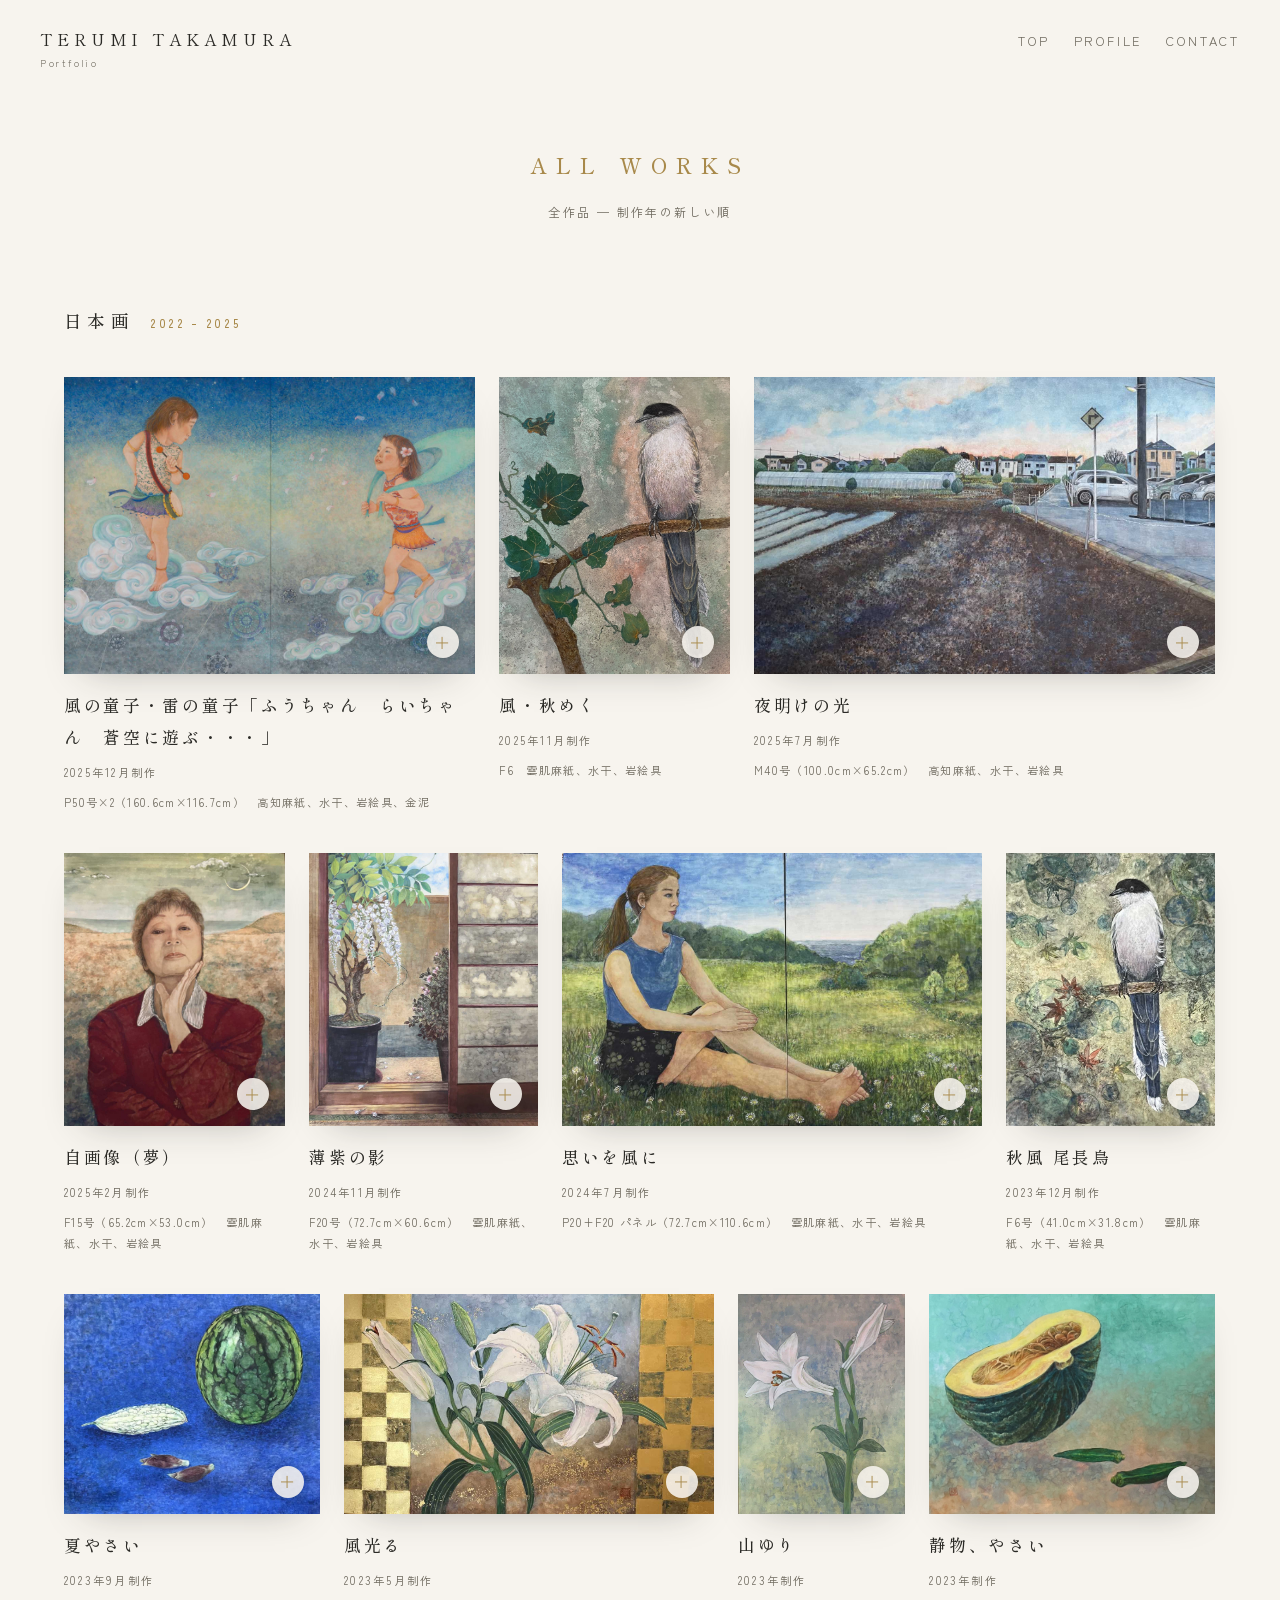
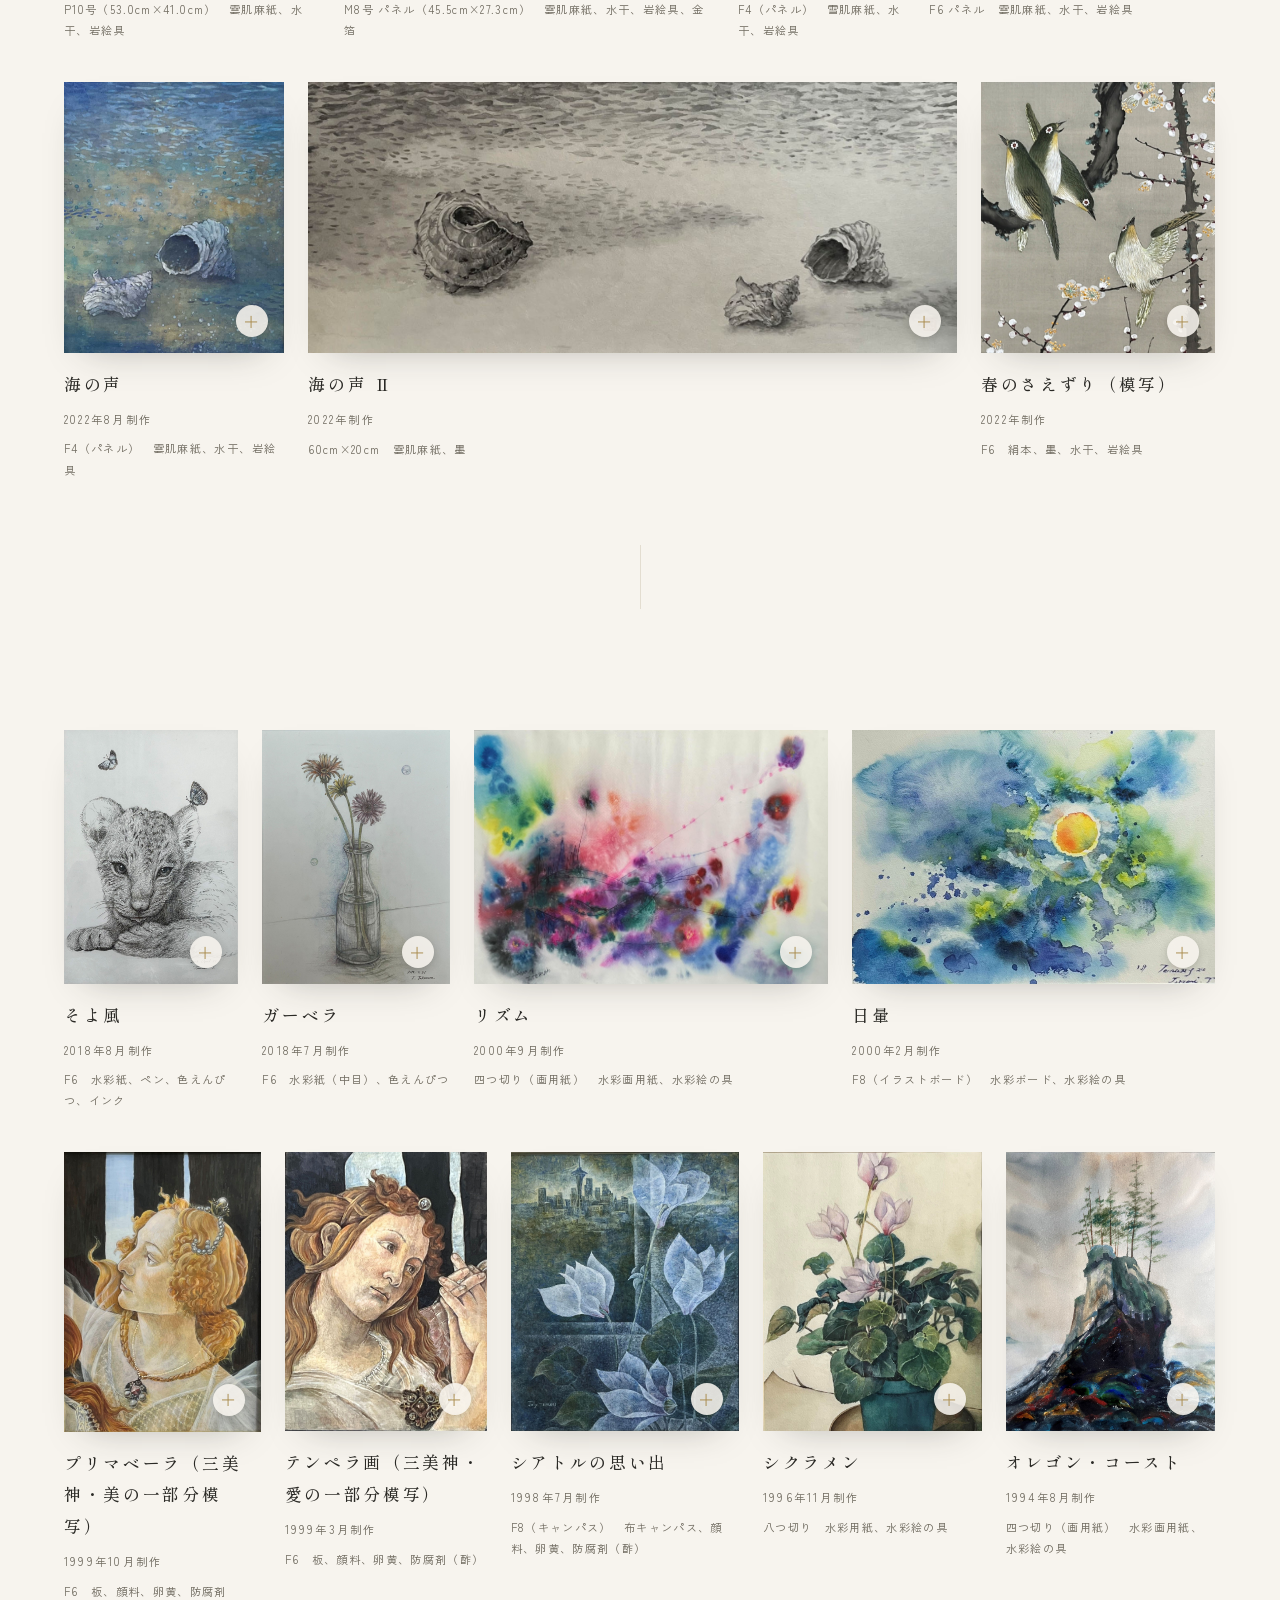
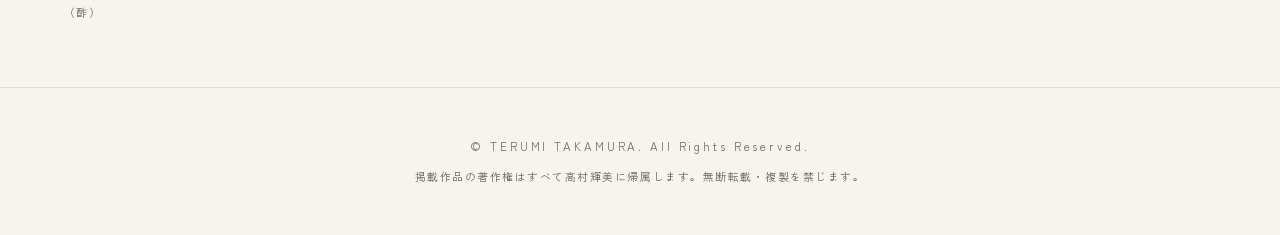
==== commit eec8bfd1: "サイト全体の整合性チェックで見つかった3件を修正 - ALL WORKSボタンの静的HTML表記が旧作品数25のままだったのを23に   （ビルドスクリプトが自動更新するよう恒久修正） - 作品サイズ" ====
--- a/works.html
+++ b/works.html
@@ -4,14 +4,14 @@
 <meta charset="UTF-8">
 <meta name="viewport" content="width=device-width, initial-scale=1.0">
 <title>全作品 | 高村輝美 — 日本画</title>
-<meta name="description" content="日本画家・高村輝美の全作品一覧。日本画から、渡米時代の水彩・テンペラまで。">
+<meta name="description" content="日本画家・高村輝美の全作品一覧。日本画から、初期の水彩・テンペラ作品まで。">
 <link rel="preconnect" href="https://fonts.googleapis.com">
 <link href="https://fonts.googleapis.com/css2?family=Shippori+Mincho:wght@400;500;600&family=Zen+Kaku+Gothic+New:wght@300;400;500&display=swap" rel="stylesheet">
 <meta name="robots" content="noai, noimageai">
 <link rel="canonical" href="https://takamura-terumi.github.io/works.html">
 <meta property="og:type" content="website">
 <meta property="og:title" content="全作品 | 高村輝美 — 日本画">
-<meta property="og:description" content="日本画家・高村輝美の全作品一覧。日本画から、渡米時代の水彩・テンペラまで。">
+<meta property="og:description" content="日本画家・高村輝美の全作品一覧。日本画から、初期の水彩・テンペラ作品まで。">
 <meta property="og:url" content="https://takamura-terumi.github.io/works.html">
 <meta property="og:image" content="https://takamura-terumi.github.io/assets/og.jpg">
 <meta name="twitter:card" content="summary_large_image">
@@ -48,17 +48,17 @@
     <div class="grid" id="grid-nihonga">
 <!--NIHONGA:START-->
 <div class="card reveal" style="transition-delay:0.0s"><div class="frame"><img src="assets/works/01_kaze_rai_no_doji.jpg" alt="風の童子・雷の童子「ふうちゃん　らいちゃん　蒼空に遊ぶ・・・」" width="1920" height="1388" loading="lazy"></div><div class="info"><h3>風の童子・雷の童子「ふうちゃん　らいちゃん　蒼空に遊ぶ・・・」</h3><div class="year">2025年12月制作</div><div class="spec">P50号×2（160.6cm×116.7cm）　高知麻紙、水干、岩絵具、金泥</div></div></div>
-<div class="card reveal" style="transition-delay:0.08s"><div class="frame"><img src="assets/works/12_kaze_akimeku.jpg" alt="風・秋めく" width="1386" height="1786" loading="lazy"></div><div class="info"><h3>風・秋めく</h3><div class="year">2025年11月制作</div><div class="spec">Ｆ６　雲肌麻紙、水干、岩絵具</div></div></div>
+<div class="card reveal" style="transition-delay:0.08s"><div class="frame"><img src="assets/works/12_kaze_akimeku.jpg" alt="風・秋めく" width="1386" height="1786" loading="lazy"></div><div class="info"><h3>風・秋めく</h3><div class="year">2025年11月制作</div><div class="spec">F6　雲肌麻紙、水干、岩絵具</div></div></div>
 <div class="card reveal" style="transition-delay:0.16s"><div class="frame"><img src="assets/works/08_yoake_no_hikari.jpg" alt="夜明けの光" width="1300" height="838" loading="lazy"></div><div class="info"><h3>夜明けの光</h3><div class="year">2025年7月制作</div><div class="spec">M40号（100.0cm×65.2cm）　高知麻紙、水干、岩絵具</div></div></div>
 <div class="card reveal" style="transition-delay:0.0s"><div class="frame"><img src="assets/works/07_jigazou.jpg" alt="自画像（夢）" width="1300" height="1608" loading="lazy"></div><div class="info"><h3>自画像（夢）</h3><div class="year">2025年2月制作</div><div class="spec">F15号（65.2cm×53.0cm）　雲肌麻紙、水干、岩絵具</div></div></div>
 <div class="card reveal" style="transition-delay:0.08s"><div class="frame"><img src="assets/works/06_usumurasaki_no_kage.jpg" alt="薄紫の影" width="1300" height="1554" loading="lazy"></div><div class="info"><h3>薄紫の影</h3><div class="year">2024年11月制作</div><div class="spec">F20号（72.7cm×60.6cm）　雲肌麻紙、水干、岩絵具</div></div></div>
-<div class="card reveal" style="transition-delay:0.16s"><div class="frame"><img src="assets/works/05_omoi_wo_kaze_ni.jpeg" alt="思いを風に" width="1300" height="846" loading="lazy"></div><div class="info"><h3>思いを風に</h3><div class="year">2024年7月制作</div><div class="spec">P20＋F20 パネル（72.7cm×110.6cm）　雲肌麻紙、水干、岩絵具</div></div></div>
+<div class="card reveal" style="transition-delay:0.16s"><div class="frame"><img src="assets/works/05_omoi_wo_kaze_ni.jpeg" alt="思いを風に" width="1300" height="846" loading="lazy"></div><div class="info"><h3>思いを風に</h3><div class="year">2024年7月制作</div><div class="spec">P20+F20 パネル（72.7cm×110.6cm）　雲肌麻紙、水干、岩絵具</div></div></div>
 <div class="card reveal" style="transition-delay:0.0s"><div class="frame"><img src="assets/works/04_akikaze_onagadori_2023.jpg" alt="秋風 尾長鳥" width="1300" height="1706" loading="lazy"></div><div class="info"><h3>秋風 尾長鳥</h3><div class="year">2023年12月制作</div><div class="spec">F6号（41.0cm×31.8cm）　雲肌麻紙、水干、岩絵具</div></div></div>
 <div class="card reveal" style="transition-delay:0.08s"><div class="frame"><img src="assets/works/02_natsu_yasai_2023.jpg" alt="夏やさい" width="1300" height="1115" loading="lazy"></div><div class="info"><h3>夏やさい</h3><div class="year">2023年9月制作</div><div class="spec">P10号（53.0cm×41.0cm）　雲肌麻紙、水干、岩絵具</div></div></div>
 <div class="card reveal" style="transition-delay:0.16s"><div class="frame"><img src="assets/works/03_kaze_hikaru.jpg" alt="風光る" width="1300" height="772" loading="lazy"></div><div class="info"><h3>風光る</h3><div class="year">2023年5月制作</div><div class="spec">M8号 パネル（45.5cm×27.3cm）　雲肌麻紙、水干、岩絵具、金箔</div></div></div>
-<div class="card reveal" style="transition-delay:0.0s"><div class="frame"><img src="assets/works/10_yama_yuri.jpg" alt="山ゆり" width="1300" height="1706" loading="lazy"></div><div class="info"><h3>山ゆり</h3><div class="year">2023年制作</div><div class="spec">Ｆ４（パネル）　雪肌麻紙、水干、岩絵具</div></div></div>
+<div class="card reveal" style="transition-delay:0.0s"><div class="frame"><img src="assets/works/10_yama_yuri.jpg" alt="山ゆり" width="1300" height="1706" loading="lazy"></div><div class="info"><h3>山ゆり</h3><div class="year">2023年制作</div><div class="spec">F4（パネル）　雪肌麻紙、水干、岩絵具</div></div></div>
 <div class="card reveal" style="transition-delay:0.08s"><div class="frame"><img src="assets/works/16_seibutsu_yasai.jpg" alt="静物、やさい" width="1469" height="1129" loading="lazy"></div><div class="info"><h3>静物、やさい</h3><div class="year">2023年制作</div><div class="spec">F6 パネル　雲肌麻紙、水干、岩絵具</div></div></div>
-<div class="card reveal" style="transition-delay:0.16s"><div class="frame"><img src="assets/works/11_shinsai_shoki_sakuhin.jpeg" alt="海の声" width="1300" height="1604" loading="lazy"></div><div class="info"><h3>海の声</h3><div class="year">2022年8月制作</div><div class="spec">Ｆ４（パネル）　雲肌麻紙、水干、岩絵具</div></div></div>
+<div class="card reveal" style="transition-delay:0.16s"><div class="frame"><img src="assets/works/11_shinsai_shoki_sakuhin.jpeg" alt="海の声" width="1300" height="1604" loading="lazy"></div><div class="info"><h3>海の声</h3><div class="year">2022年8月制作</div><div class="spec">F4（パネル）　雲肌麻紙、水干、岩絵具</div></div></div>
 <div class="card reveal" style="transition-delay:0.0s"><div class="frame"><img src="assets/works/14_umi_no_koe_2.jpg" alt="海の声 Ⅱ" width="1571" height="658" loading="lazy"></div><div class="info"><h3>海の声 Ⅱ</h3><div class="year">2022年制作</div><div class="spec">60cm×20cm　雲肌麻紙、墨</div></div></div>
 <div class="card reveal" style="transition-delay:0.08s"><div class="frame"><img src="assets/works/15_haru_no_saezuri.jpg" alt="春のさえずり（模写）" width="1412" height="1640" loading="lazy"></div><div class="info"><h3>春のさえずり（模写）</h3><div class="year">2022年制作</div><div class="spec">F6　絹本、墨、水干、岩絵具</div></div></div>
 <!--NIHONGA:END-->
@@ -72,7 +72,7 @@
     <div class="grid" id="grid-early">
 <!--EARLY:START-->
 <div class="card reveal" style="transition-delay:0.0s"><div class="frame"><img src="assets/works/17_soyokaze.jpg" alt="そよ風" width="1324" height="1927" loading="lazy"></div><div class="info"><h3>そよ風</h3><div class="year">2018年8月制作</div><div class="spec">F6　水彩紙、ペン、色えんぴつ、インク</div></div></div>
-<div class="card reveal" style="transition-delay:0.08s"><div class="frame"><img src="assets/works/18_gerbera.jpg" alt="ガーベラ" width="1372" height="1851" loading="lazy"></div><div class="info"><h3>ガーベラ</h3><div class="year">2018年7月制作</div><div class="spec">Ｆ６　水彩紙（中目）、色えんぴつ</div></div></div>
+<div class="card reveal" style="transition-delay:0.08s"><div class="frame"><img src="assets/works/18_gerbera.jpg" alt="ガーベラ" width="1372" height="1851" loading="lazy"></div><div class="info"><h3>ガーベラ</h3><div class="year">2018年7月制作</div><div class="spec">F6　水彩紙（中目）、色えんぴつ</div></div></div>
 <div class="card reveal" style="transition-delay:0.16s"><div class="frame"><img src="assets/works/19_rhythm.jpg" alt="リズム" width="1454" height="1041" loading="lazy"></div><div class="info"><h3>リズム</h3><div class="year">2000年9月制作</div><div class="spec">四つ切り（画用紙）　水彩画用紙、水彩絵の具</div></div></div>
 <div class="card reveal" style="transition-delay:0.0s"><div class="frame"><img src="assets/works/20_higasa.jpg" alt="日暈" width="1446" height="1011" loading="lazy"></div><div class="info"><h3>日暈</h3><div class="year">2000年2月制作</div><div class="spec">F8（イラストボード）　水彩ボード、水彩絵の具</div></div></div>
 <div class="card reveal" style="transition-delay:0.08s"><div class="frame"><img src="assets/works/21_primavera.jpg" alt="プリマベーラ（三美神・美の一部分模写）" width="1352" height="1925" loading="lazy"></div><div class="info"><h3>プリマベーラ（三美神・美の一部分模写）</h3><div class="year">1999年10月制作</div><div class="spec">F6　板、顔料、卵黄、防腐剤（酢）</div></div></div>
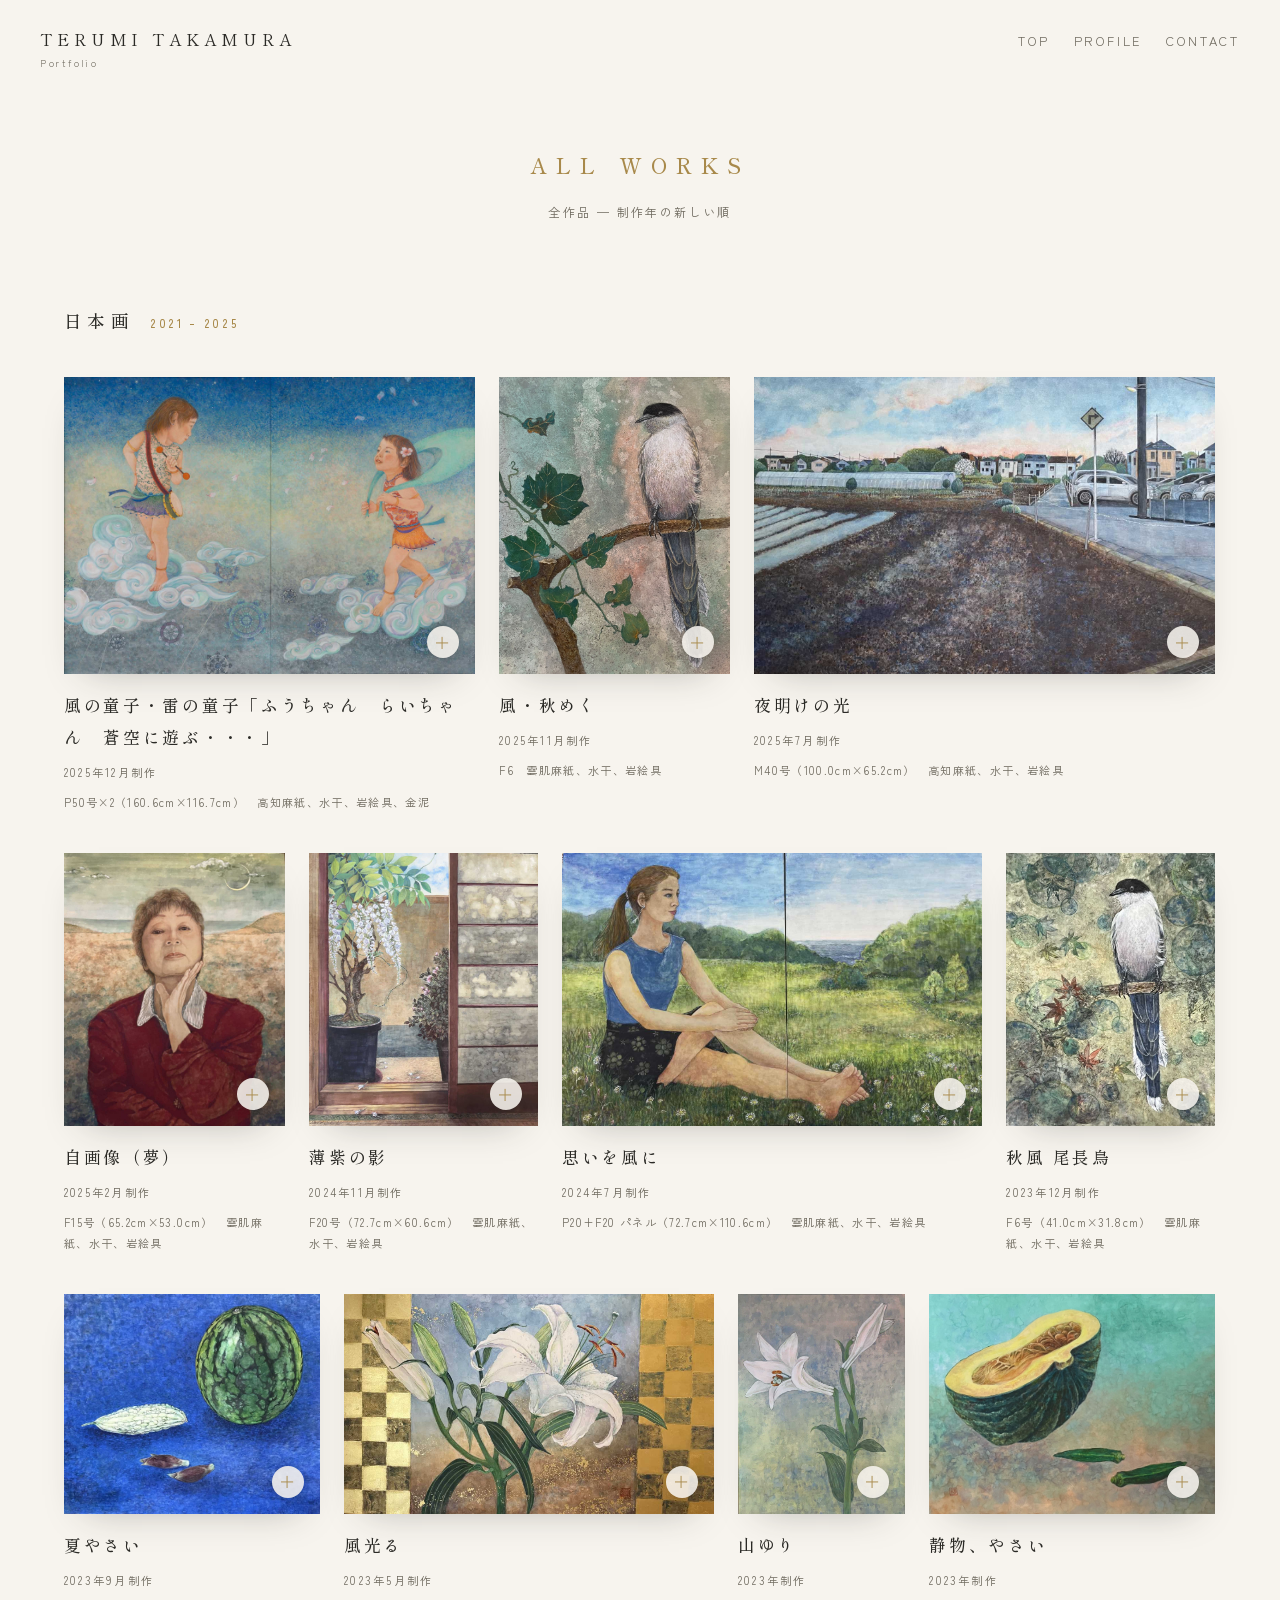
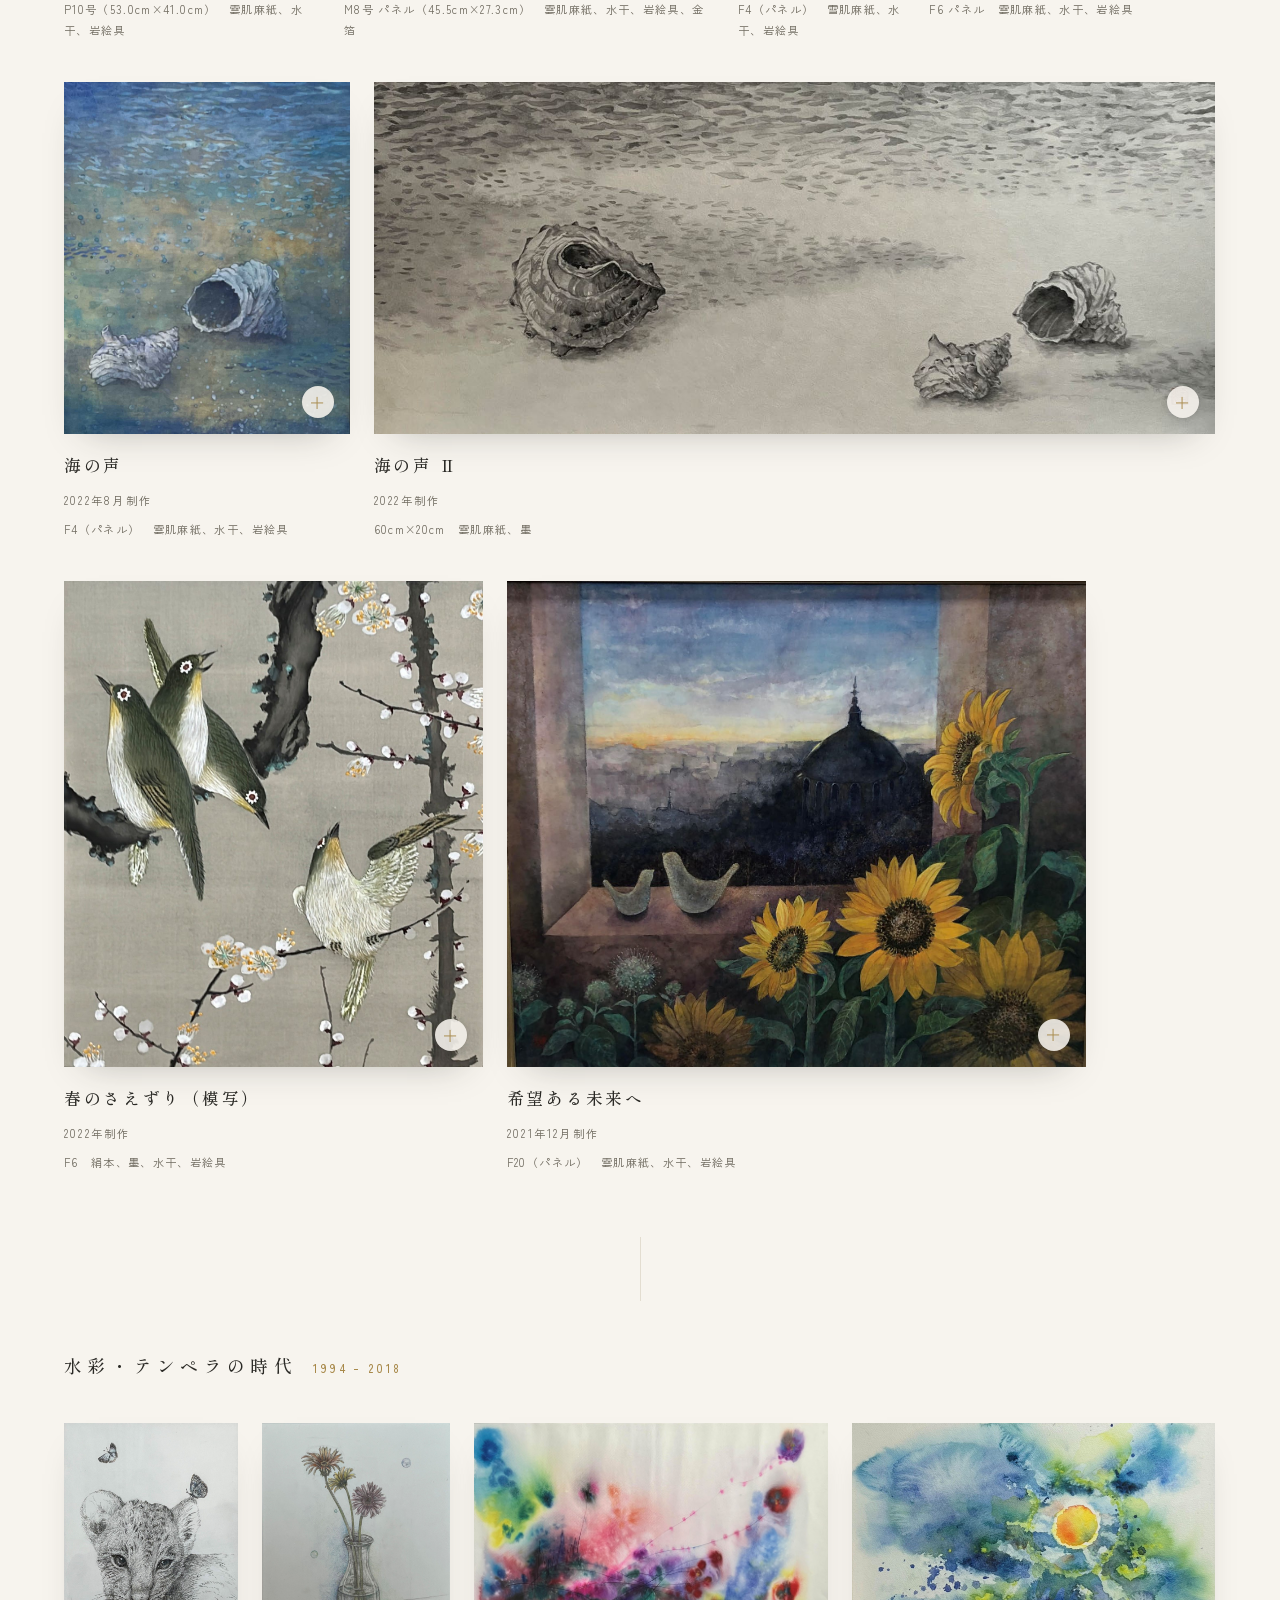
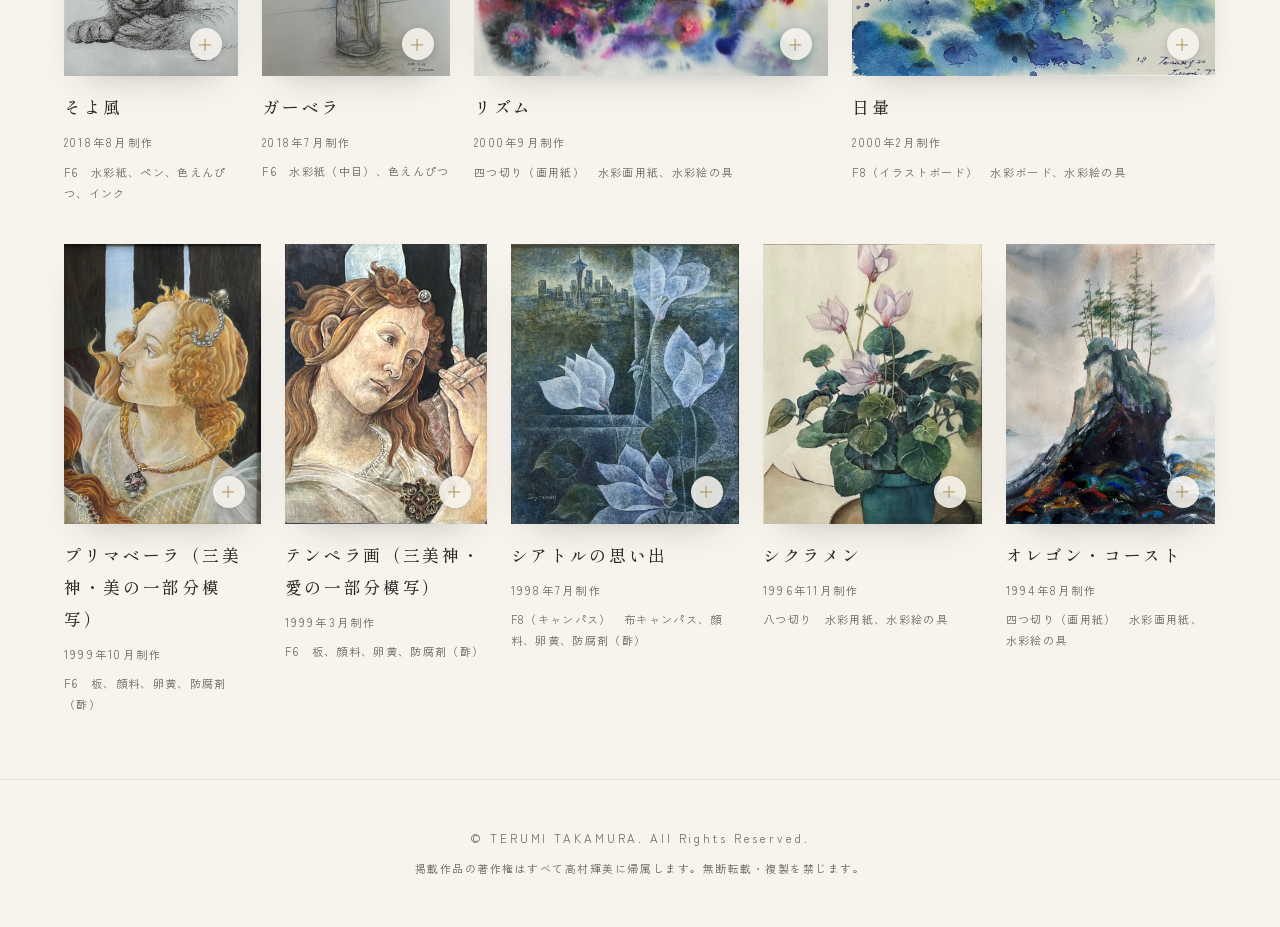
==== commit 73254daa: "「希望ある未来へ」を全作品ページに再掲載（本人依頼） - 春のさえずり（模写）の直後（制作年順の位置）に復元、全24点に - 画像ファイルの公開除外を解除、日本画グループの年代を2021–2025に戻" ====
--- a/works.html
+++ b/works.html
@@ -16,7 +16,7 @@
 <meta property="og:image" content="https://takamura-terumi.github.io/assets/og.jpg">
 <meta name="twitter:card" content="summary_large_image">
 <!--JSONLD:START-->
-<script type="application/ld+json">{"@context": "https://schema.org", "@type": "ItemList", "name": "高村輝美 全作品", "itemListElement": [{"@type": "ListItem", "position": 1, "item": {"@type": "VisualArtwork", "name": "風の童子・雷の童子「ふうちゃん　らいちゃん　蒼空に遊ぶ・・・」", "image": "https://takamura-terumi.github.io/assets/works/01_kaze_rai_no_doji.jpg", "dateCreated": "2025年12月", "creator": {"@type": "Person", "name": "高村 輝美"}}}, {"@type": "ListItem", "position": 2, "item": {"@type": "VisualArtwork", "name": "風・秋めく", "image": "https://takamura-terumi.github.io/assets/works/12_kaze_akimeku.jpg", "dateCreated": "2025年11月", "creator": {"@type": "Person", "name": "高村 輝美"}}}, {"@type": "ListItem", "position": 3, "item": {"@type": "VisualArtwork", "name": "夜明けの光", "image": "https://takamura-terumi.github.io/assets/works/08_yoake_no_hikari.jpg", "dateCreated": "2025年7月", "creator": {"@type": "Person", "name": "高村 輝美"}}}, {"@type": "ListItem", "position": 4, "item": {"@type": "VisualArtwork", "name": "自画像（夢）", "image": "https://takamura-terumi.github.io/assets/works/07_jigazou.jpg", "dateCreated": "2025年2月", "creator": {"@type": "Person", "name": "高村 輝美"}}}, {"@type": "ListItem", "position": 5, "item": {"@type": "VisualArtwork", "name": "薄紫の影", "image": "https://takamura-terumi.github.io/assets/works/06_usumurasaki_no_kage.jpg", "dateCreated": "2024年11月", "creator": {"@type": "Person", "name": "高村 輝美"}}}, {"@type": "ListItem", "position": 6, "item": {"@type": "VisualArtwork", "name": "思いを風に", "image": "https://takamura-terumi.github.io/assets/works/05_omoi_wo_kaze_ni.jpeg", "dateCreated": "2024年7月", "creator": {"@type": "Person", "name": "高村 輝美"}}}, {"@type": "ListItem", "position": 7, "item": {"@type": "VisualArtwork", "name": "秋風 尾長鳥", "image": "https://takamura-terumi.github.io/assets/works/04_akikaze_onagadori_2023.jpg", "dateCreated": "2023年12月", "creator": {"@type": "Person", "name": "高村 輝美"}}}, {"@type": "ListItem", "position": 8, "item": {"@type": "VisualArtwork", "name": "夏やさい", "image": "https://takamura-terumi.github.io/assets/works/02_natsu_yasai_2023.jpg", "dateCreated": "2023年9月", "creator": {"@type": "Person", "name": "高村 輝美"}}}, {"@type": "ListItem", "position": 9, "item": {"@type": "VisualArtwork", "name": "風光る", "image": "https://takamura-terumi.github.io/assets/works/03_kaze_hikaru.jpg", "dateCreated": "2023年5月", "creator": {"@type": "Person", "name": "高村 輝美"}}}, {"@type": "ListItem", "position": 10, "item": {"@type": "VisualArtwork", "name": "山ゆり", "image": "https://takamura-terumi.github.io/assets/works/10_yama_yuri.jpg", "dateCreated": "2023年", "creator": {"@type": "Person", "name": "高村 輝美"}}}, {"@type": "ListItem", "position": 11, "item": {"@type": "VisualArtwork", "name": "静物、やさい", "image": "https://takamura-terumi.github.io/assets/works/16_seibutsu_yasai.jpg", "dateCreated": "2023年", "creator": {"@type": "Person", "name": "高村 輝美"}}}, {"@type": "ListItem", "position": 12, "item": {"@type": "VisualArtwork", "name": "海の声", "image": "https://takamura-terumi.github.io/assets/works/11_shinsai_shoki_sakuhin.jpeg", "dateCreated": "2022年8月", "creator": {"@type": "Person", "name": "高村 輝美"}}}, {"@type": "ListItem", "position": 13, "item": {"@type": "VisualArtwork", "name": "海の声 Ⅱ", "image": "https://takamura-terumi.github.io/assets/works/14_umi_no_koe_2.jpg", "dateCreated": "2022年", "creator": {"@type": "Person", "name": "高村 輝美"}}}, {"@type": "ListItem", "position": 14, "item": {"@type": "VisualArtwork", "name": "春のさえずり（模写）", "image": "https://takamura-terumi.github.io/assets/works/15_haru_no_saezuri.jpg", "dateCreated": "2022年", "creator": {"@type": "Person", "name": "高村 輝美"}}}, {"@type": "ListItem", "position": 15, "item": {"@type": "VisualArtwork", "name": "そよ風", "image": "https://takamura-terumi.github.io/assets/works/17_soyokaze.jpg", "dateCreated": "2018年8月", "creator": {"@type": "Person", "name": "高村 輝美"}}}, {"@type": "ListItem", "position": 16, "item": {"@type": "VisualArtwork", "name": "ガーベラ", "image": "https://takamura-terumi.github.io/assets/works/18_gerbera.jpg", "dateCreated": "2018年7月", "creator": {"@type": "Person", "name": "高村 輝美"}}}, {"@type": "ListItem", "position": 17, "item": {"@type": "VisualArtwork", "name": "リズム", "image": "https://takamura-terumi.github.io/assets/works/19_rhythm.jpg", "dateCreated": "2000年9月", "creator": {"@type": "Person", "name": "高村 輝美"}}}, {"@type": "ListItem", "position": 18, "item": {"@type": "VisualArtwork", "name": "日暈", "image": "https://takamura-terumi.github.io/assets/works/20_higasa.jpg", "dateCreated": "2000年2月", "creator": {"@type": "Person", "name": "高村 輝美"}}}, {"@type": "ListItem", "position": 19, "item": {"@type": "VisualArtwork", "name": "プリマベーラ（三美神・美の一部分模写）", "image": "https://takamura-terumi.github.io/assets/works/21_primavera.jpg", "dateCreated": "1999年10月", "creator": {"@type": "Person", "name": "高村 輝美"}}}, {"@type": "ListItem", "position": 20, "item": {"@type": "VisualArtwork", "name": "テンペラ画（三美神・愛の一部分模写）", "image": "https://takamura-terumi.github.io/assets/works/22_tempera.jpg", "dateCreated": "1999年3月", "creator": {"@type": "Person", "name": "高村 輝美"}}}, {"@type": "ListItem", "position": 21, "item": {"@type": "VisualArtwork", "name": "シアトルの思い出", "image": "https://takamura-terumi.github.io/assets/works/23_seattle.jpg", "dateCreated": "1998年7月", "creator": {"@type": "Person", "name": "高村 輝美"}}}, {"@type": "ListItem", "position": 22, "item": {"@type": "VisualArtwork", "name": "シクラメン", "image": "https://takamura-terumi.github.io/assets/works/24_cyclamen.jpg", "dateCreated": "1996年11月", "creator": {"@type": "Person", "name": "高村 輝美"}}}, {"@type": "ListItem", "position": 23, "item": {"@type": "VisualArtwork", "name": "オレゴン・コースト", "image": "https://takamura-terumi.github.io/assets/works/25_oregon_coast.jpg", "dateCreated": "1994年8月", "creator": {"@type": "Person", "name": "高村 輝美"}}}]}</script>
+<script type="application/ld+json">{"@context": "https://schema.org", "@type": "ItemList", "name": "高村輝美 全作品", "itemListElement": [{"@type": "ListItem", "position": 1, "item": {"@type": "VisualArtwork", "name": "風の童子・雷の童子「ふうちゃん　らいちゃん　蒼空に遊ぶ・・・」", "image": "https://takamura-terumi.github.io/assets/works/01_kaze_rai_no_doji.jpg", "dateCreated": "2025年12月", "creator": {"@type": "Person", "name": "高村 輝美"}}}, {"@type": "ListItem", "position": 2, "item": {"@type": "VisualArtwork", "name": "風・秋めく", "image": "https://takamura-terumi.github.io/assets/works/12_kaze_akimeku.jpg", "dateCreated": "2025年11月", "creator": {"@type": "Person", "name": "高村 輝美"}}}, {"@type": "ListItem", "position": 3, "item": {"@type": "VisualArtwork", "name": "夜明けの光", "image": "https://takamura-terumi.github.io/assets/works/08_yoake_no_hikari.jpg", "dateCreated": "2025年7月", "creator": {"@type": "Person", "name": "高村 輝美"}}}, {"@type": "ListItem", "position": 4, "item": {"@type": "VisualArtwork", "name": "自画像（夢）", "image": "https://takamura-terumi.github.io/assets/works/07_jigazou.jpg", "dateCreated": "2025年2月", "creator": {"@type": "Person", "name": "高村 輝美"}}}, {"@type": "ListItem", "position": 5, "item": {"@type": "VisualArtwork", "name": "薄紫の影", "image": "https://takamura-terumi.github.io/assets/works/06_usumurasaki_no_kage.jpg", "dateCreated": "2024年11月", "creator": {"@type": "Person", "name": "高村 輝美"}}}, {"@type": "ListItem", "position": 6, "item": {"@type": "VisualArtwork", "name": "思いを風に", "image": "https://takamura-terumi.github.io/assets/works/05_omoi_wo_kaze_ni.jpeg", "dateCreated": "2024年7月", "creator": {"@type": "Person", "name": "高村 輝美"}}}, {"@type": "ListItem", "position": 7, "item": {"@type": "VisualArtwork", "name": "秋風 尾長鳥", "image": "https://takamura-terumi.github.io/assets/works/04_akikaze_onagadori_2023.jpg", "dateCreated": "2023年12月", "creator": {"@type": "Person", "name": "高村 輝美"}}}, {"@type": "ListItem", "position": 8, "item": {"@type": "VisualArtwork", "name": "夏やさい", "image": "https://takamura-terumi.github.io/assets/works/02_natsu_yasai_2023.jpg", "dateCreated": "2023年9月", "creator": {"@type": "Person", "name": "高村 輝美"}}}, {"@type": "ListItem", "position": 9, "item": {"@type": "VisualArtwork", "name": "風光る", "image": "https://takamura-terumi.github.io/assets/works/03_kaze_hikaru.jpg", "dateCreated": "2023年5月", "creator": {"@type": "Person", "name": "高村 輝美"}}}, {"@type": "ListItem", "position": 10, "item": {"@type": "VisualArtwork", "name": "山ゆり", "image": "https://takamura-terumi.github.io/assets/works/10_yama_yuri.jpg", "dateCreated": "2023年", "creator": {"@type": "Person", "name": "高村 輝美"}}}, {"@type": "ListItem", "position": 11, "item": {"@type": "VisualArtwork", "name": "静物、やさい", "image": "https://takamura-terumi.github.io/assets/works/16_seibutsu_yasai.jpg", "dateCreated": "2023年", "creator": {"@type": "Person", "name": "高村 輝美"}}}, {"@type": "ListItem", "position": 12, "item": {"@type": "VisualArtwork", "name": "海の声", "image": "https://takamura-terumi.github.io/assets/works/11_shinsai_shoki_sakuhin.jpeg", "dateCreated": "2022年8月", "creator": {"@type": "Person", "name": "高村 輝美"}}}, {"@type": "ListItem", "position": 13, "item": {"@type": "VisualArtwork", "name": "海の声 Ⅱ", "image": "https://takamura-terumi.github.io/assets/works/14_umi_no_koe_2.jpg", "dateCreated": "2022年", "creator": {"@type": "Person", "name": "高村 輝美"}}}, {"@type": "ListItem", "position": 14, "item": {"@type": "VisualArtwork", "name": "春のさえずり（模写）", "image": "https://takamura-terumi.github.io/assets/works/15_haru_no_saezuri.jpg", "dateCreated": "2022年", "creator": {"@type": "Person", "name": "高村 輝美"}}}, {"@type": "ListItem", "position": 15, "item": {"@type": "VisualArtwork", "name": "希望ある未来へ", "image": "https://takamura-terumi.github.io/assets/works/13_kibo_aru_mirai_e.jpg", "dateCreated": "2021年12月", "creator": {"@type": "Person", "name": "高村 輝美"}}}, {"@type": "ListItem", "position": 16, "item": {"@type": "VisualArtwork", "name": "そよ風", "image": "https://takamura-terumi.github.io/assets/works/17_soyokaze.jpg", "dateCreated": "2018年8月", "creator": {"@type": "Person", "name": "高村 輝美"}}}, {"@type": "ListItem", "position": 17, "item": {"@type": "VisualArtwork", "name": "ガーベラ", "image": "https://takamura-terumi.github.io/assets/works/18_gerbera.jpg", "dateCreated": "2018年7月", "creator": {"@type": "Person", "name": "高村 輝美"}}}, {"@type": "ListItem", "position": 18, "item": {"@type": "VisualArtwork", "name": "リズム", "image": "https://takamura-terumi.github.io/assets/works/19_rhythm.jpg", "dateCreated": "2000年9月", "creator": {"@type": "Person", "name": "高村 輝美"}}}, {"@type": "ListItem", "position": 19, "item": {"@type": "VisualArtwork", "name": "日暈", "image": "https://takamura-terumi.github.io/assets/works/20_higasa.jpg", "dateCreated": "2000年2月", "creator": {"@type": "Person", "name": "高村 輝美"}}}, {"@type": "ListItem", "position": 20, "item": {"@type": "VisualArtwork", "name": "プリマベーラ（三美神・美の一部分模写）", "image": "https://takamura-terumi.github.io/assets/works/21_primavera.jpg", "dateCreated": "1999年10月", "creator": {"@type": "Person", "name": "高村 輝美"}}}, {"@type": "ListItem", "position": 21, "item": {"@type": "VisualArtwork", "name": "テンペラ画（三美神・愛の一部分模写）", "image": "https://takamura-terumi.github.io/assets/works/22_tempera.jpg", "dateCreated": "1999年3月", "creator": {"@type": "Person", "name": "高村 輝美"}}}, {"@type": "ListItem", "position": 22, "item": {"@type": "VisualArtwork", "name": "シアトルの思い出", "image": "https://takamura-terumi.github.io/assets/works/23_seattle.jpg", "dateCreated": "1998年7月", "creator": {"@type": "Person", "name": "高村 輝美"}}}, {"@type": "ListItem", "position": 23, "item": {"@type": "VisualArtwork", "name": "シクラメン", "image": "https://takamura-terumi.github.io/assets/works/24_cyclamen.jpg", "dateCreated": "1996年11月", "creator": {"@type": "Person", "name": "高村 輝美"}}}, {"@type": "ListItem", "position": 24, "item": {"@type": "VisualArtwork", "name": "オレゴン・コースト", "image": "https://takamura-terumi.github.io/assets/works/25_oregon_coast.jpg", "dateCreated": "1994年8月", "creator": {"@type": "Person", "name": "高村 輝美"}}}]}</script>
 <!--JSONLD:END-->
 <link rel="icon" type="image/png" sizes="32x32" href="assets/favicon-32.png?v=2">
 <link rel="icon" type="image/png" sizes="192x192" href="assets/favicon-192.png?v=2">
@@ -44,7 +44,7 @@
   </div>
 
   <section class="group">
-    <h3 class="group-label reveal">日本画<small>2022 – 2025</small></h3>
+    <h3 class="group-label reveal">日本画<small>2021 – 2025</small></h3>
     <div class="grid" id="grid-nihonga">
 <!--NIHONGA:START-->
 <div class="card reveal" style="transition-delay:0.0s"><div class="frame"><img src="assets/works/01_kaze_rai_no_doji.jpg" alt="風の童子・雷の童子「ふうちゃん　らいちゃん　蒼空に遊ぶ・・・」" width="1920" height="1388" loading="lazy"></div><div class="info"><h3>風の童子・雷の童子「ふうちゃん　らいちゃん　蒼空に遊ぶ・・・」</h3><div class="year">2025年12月制作</div><div class="spec">P50号×2（160.6cm×116.7cm）　高知麻紙、水干、岩絵具、金泥</div></div></div>
@@ -61,6 +61,7 @@
 <div class="card reveal" style="transition-delay:0.16s"><div class="frame"><img src="assets/works/11_shinsai_shoki_sakuhin.jpeg" alt="海の声" width="1300" height="1604" loading="lazy"></div><div class="info"><h3>海の声</h3><div class="year">2022年8月制作</div><div class="spec">F4（パネル）　雲肌麻紙、水干、岩絵具</div></div></div>
 <div class="card reveal" style="transition-delay:0.0s"><div class="frame"><img src="assets/works/14_umi_no_koe_2.jpg" alt="海の声 Ⅱ" width="1571" height="658" loading="lazy"></div><div class="info"><h3>海の声 Ⅱ</h3><div class="year">2022年制作</div><div class="spec">60cm×20cm　雲肌麻紙、墨</div></div></div>
 <div class="card reveal" style="transition-delay:0.08s"><div class="frame"><img src="assets/works/15_haru_no_saezuri.jpg" alt="春のさえずり（模写）" width="1412" height="1640" loading="lazy"></div><div class="info"><h3>春のさえずり（模写）</h3><div class="year">2022年制作</div><div class="spec">F6　絹本、墨、水干、岩絵具</div></div></div>
+<div class="card reveal" style="transition-delay:0.16s"><div class="frame"><img src="assets/works/13_kibo_aru_mirai_e.jpg" alt="希望ある未来へ" width="1419" height="1191" loading="lazy"></div><div class="info"><h3>希望ある未来へ</h3><div class="year">2021年12月制作</div><div class="spec">F20（パネル）　雲肌麻紙、水干、岩絵具</div></div></div>
 <!--NIHONGA:END-->
 </div>
   </section>
